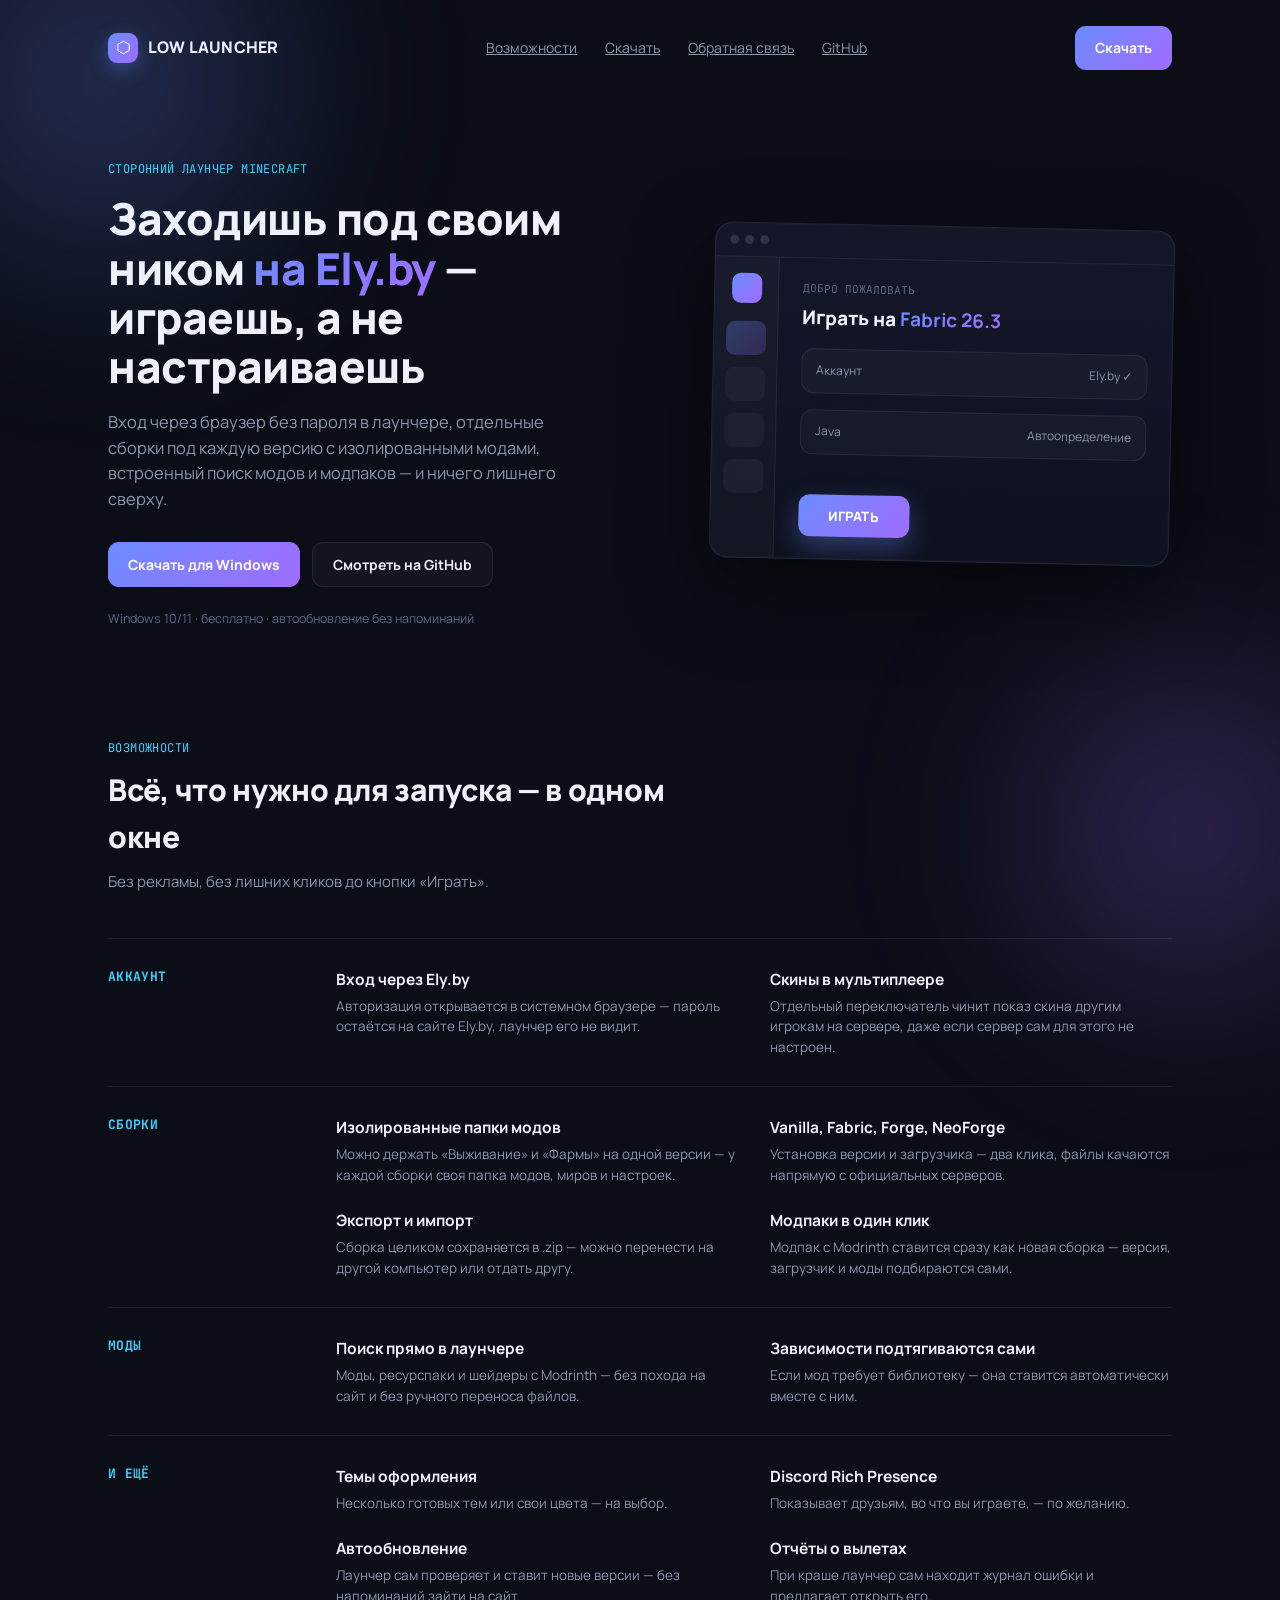
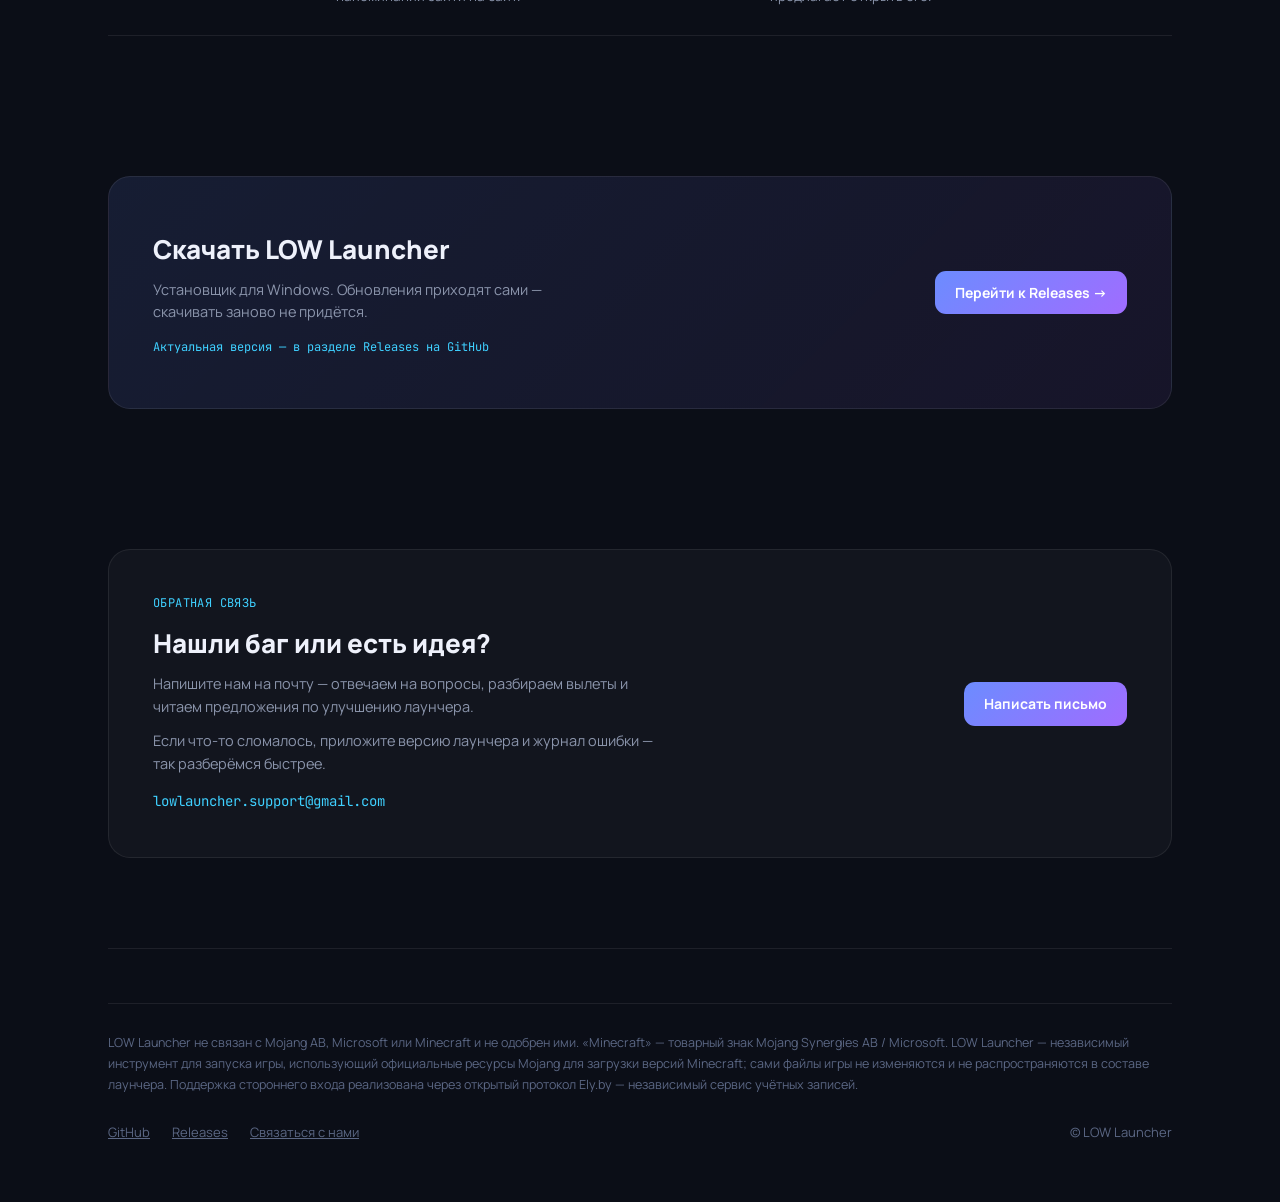
==== index.html @ 7cd14d76 "Add files via upload" ====
<!DOCTYPE html>
<html lang="ru">
<head>
<meta charset="UTF-8" />
<meta name="viewport" content="width=device-width, initial-scale=1" />
<title>LOW Launcher — лаунчер Minecraft с Ely.by, менеджером модов и темами</title>
<meta name="description" content="LOW Launcher — сторонний лаунчер Minecraft: вход через Ely.by, изолированные сборки, менеджер модов Modrinth, автообновление, Discord Rich Presence." />
<link rel="icon" href="data:,">
<link rel="preconnect" href="https://fonts.googleapis.com">
<link rel="preconnect" href="https://fonts.gstatic.com" crossorigin>
<link href="https://fonts.googleapis.com/css2?family=Manrope:wght@400;500;600;700;800&family=JetBrains+Mono:wght@500&display=swap" rel="stylesheet">
<style>
  :root{
    --bg:#0b0e17; --bg-2:#0e1220;
    --panel:rgba(255,255,255,0.03); --panel-border:rgba(255,255,255,0.08);
    --text:#eef1fb; --dim:#8b95ac; --dim-2:#5b6784;
    --a1:#6c8cff; --a2:#a06cff; --a3:#3fd0ff;
    --mono:'JetBrains Mono', monospace;
  }
  *{box-sizing:border-box; margin:0; padding:0;}
  html{scroll-behavior:smooth;}
  body{
    background:var(--bg); color:var(--text);
    font-family:'Manrope', system-ui, sans-serif;
    line-height:1.55; -webkit-font-smoothing:antialiased;
    overflow-x:hidden;
  }
  a{color:inherit;}
  img{max-width:100%;}

  .bg-orb{position:fixed; border-radius:50%; filter:blur(90px); pointer-events:none; z-index:0; opacity:.35;}
  .orb-1{width:520px; height:520px; top:-180px; left:-160px; background:radial-gradient(circle, var(--a1), transparent 70%);}
  .orb-2{width:460px; height:460px; bottom:-160px; right:-140px; background:radial-gradient(circle, var(--a2), transparent 70%);}

  .wrap{max-width:1120px; margin:0 auto; padding:0 28px; position:relative; z-index:1;}

  /* ---- Nav ---- */
  nav{display:flex; align-items:center; justify-content:space-between; padding:26px 0;}
  .brand{display:flex; align-items:center; gap:10px; font-weight:800; font-size:16px; letter-spacing:.2px;}
  .brand-mark{
    width:30px; height:30px; border-radius:9px; flex-shrink:0;
    background:linear-gradient(135deg, var(--a1), var(--a2));
    display:flex; align-items:center; justify-content:center;
    box-shadow:0 6px 18px rgba(108,140,255,.35);
  }
  .brand-mark svg{width:15px; height:15px;}
  nav .links{display:flex; gap:28px; font-size:14px; color:var(--dim);}
  nav .links a:hover{color:var(--text);}
  .btn{
    display:inline-flex; align-items:center; gap:8px;
    padding:11px 20px; border-radius:11px; font-size:14px; font-weight:700;
    border:1px solid var(--panel-border); cursor:pointer; text-decoration:none;
  }
  .btn-primary{background:linear-gradient(135deg, var(--a1), var(--a2)); color:#fff; border:none;}
  .btn-primary:hover{filter:brightness(1.08);}
  .btn-ghost{background:var(--panel); color:var(--text);}
  .btn-ghost:hover{border-color:rgba(255,255,255,0.22);}

  /* ---- Hero ---- */
  header.hero{padding:64px 0 40px; display:grid; grid-template-columns:1fr 460px; gap:56px; align-items:center;}
  .eyebrow{font-family:var(--mono); font-size:12px; color:var(--a3); letter-spacing:.4px;}
  h1{font-size:44px; font-weight:800; line-height:1.12; margin:16px 0 18px; letter-spacing:-.5px;}
  h1 span{background:linear-gradient(135deg, var(--a1), var(--a2)); -webkit-background-clip:text; background-clip:text; color:transparent;}
  .hero p.lead{font-size:16.5px; color:var(--dim); max-width:480px; margin-bottom:30px;}
  .hero-ctas{display:flex; gap:12px; flex-wrap:wrap; margin-bottom:22px;}
  .hero-note{font-size:12.5px; color:var(--dim-2);}

  /* ---- Mockup of the actual app UI ---- */
  .mock{
    background:linear-gradient(180deg, #131728, #0e1220);
    border:1px solid var(--panel-border); border-radius:18px;
    box-shadow:0 30px 80px rgba(0,0,0,.5), 0 0 0 1px rgba(255,255,255,.02) inset;
    overflow:hidden; transform:rotate(1.2deg);
  }
  .mock-bar{display:flex; gap:6px; padding:12px 14px; border-bottom:1px solid var(--panel-border);}
  .mock-dot{width:9px; height:9px; border-radius:50%; background:rgba(255,255,255,.12);}
  .mock-body{display:flex; height:300px;}
  .mock-side{width:64px; background:rgba(255,255,255,.02); border-right:1px solid var(--panel-border); display:flex; flex-direction:column; align-items:center; padding:16px 0; gap:12px;}
  .mock-logo{width:30px; height:30px; border-radius:9px; background:linear-gradient(135deg, var(--a1), var(--a2)); margin-bottom:6px;}
  .mock-nav{width:40px; height:34px; border-radius:9px; background:rgba(255,255,255,.04);}
  .mock-nav.active{background:linear-gradient(135deg, rgba(108,140,255,.3), rgba(160,108,255,.2));}
  .mock-main{flex:1; padding:22px 24px; display:flex; flex-direction:column; justify-content:space-between;}
  .mock-title{font-size:11px; color:var(--dim-2); font-family:var(--mono);}
  .mock-h{font-size:19px; font-weight:800; margin-top:6px;}
  .mock-h b{background:linear-gradient(135deg, var(--a1), var(--a2)); -webkit-background-clip:text; background-clip:text; color:transparent;}
  .mock-card{background:rgba(255,255,255,.03); border:1px solid var(--panel-border); border-radius:12px; padding:12px 14px; margin-top:16px; font-size:12px; color:var(--dim); display:flex; justify-content:space-between;}
  .mock-play{
    align-self:flex-start; margin-top:18px; padding:11px 30px; border-radius:11px; font-weight:800; font-size:13px;
    background:linear-gradient(135deg, var(--a1), var(--a2)); color:#fff; letter-spacing:.5px;
    box-shadow:0 10px 26px rgba(108,140,255,.35);
  }

  /* ---- Features ---- */
  .section{padding:70px 0;}
  .section-head{max-width:560px; margin-bottom:44px;}
  .section-head .eyebrow{margin-bottom:10px;}
  .section-head h2{font-size:30px; font-weight:800; letter-spacing:-.3px;}
  .section-head p{color:var(--dim); margin-top:10px; font-size:15px;}

  .feat-group{display:grid; grid-template-columns:200px 1fr; gap:28px; padding:28px 0; border-top:1px solid var(--panel-border);}
  .feat-group:last-child{border-bottom:1px solid var(--panel-border);}
  .feat-cat{font-size:13px; font-weight:700; color:var(--a3); font-family:var(--mono); letter-spacing:.3px;}
  .feat-list{display:grid; grid-template-columns:1fr 1fr; gap:22px 32px;}
  .feat-item h3{font-size:15.5px; font-weight:700; margin-bottom:5px;}
  .feat-item p{font-size:13.5px; color:var(--dim);}

  /* ---- Download ---- */
  .dl{
    border-radius:22px; padding:52px 44px;
    background:linear-gradient(135deg, rgba(108,140,255,.12), rgba(160,108,255,.08));
    border:1px solid rgba(255,255,255,.08);
    display:flex; align-items:center; justify-content:space-between; gap:32px; flex-wrap:wrap;
  }
  .dl h2{font-size:26px; font-weight:800; margin-bottom:10px;}
  .dl p{color:var(--dim); font-size:14.5px; max-width:420px;}
  .dl-version{font-family:var(--mono); font-size:12px; color:var(--a3); margin-top:14px; display:block;}


  /* ---- Feedback ---- */
  .fb{
    border-radius:22px; padding:44px;
    background:var(--panel); border:1px solid var(--panel-border);
    display:grid; grid-template-columns:1fr auto; gap:32px; align-items:center;
  }
  .fb h2{font-size:26px; font-weight:800; margin-bottom:10px;}
  .fb p{color:var(--dim); font-size:14.5px; max-width:520px;}
  .fb-hint{font-size:13px; margin-top:12px;}
  .fb-mail{font-family:var(--mono); font-size:14px; color:var(--a3); margin-top:16px; display:block; text-decoration:none; word-break:break-all;}
  .fb-mail:hover{text-decoration:underline;}

  /* ---- Disclaimer ---- */
  .disclaimer{
    font-size:12.5px; color:var(--dim-2); line-height:1.7;
    border-top:1px solid var(--panel-border); padding-top:28px; margin-top:10px;
  }

  footer{padding:44px 0 60px; border-top:1px solid var(--panel-border); margin-top:20px;}
  .footer-row{display:flex; justify-content:space-between; align-items:center; flex-wrap:wrap; gap:16px; font-size:13px; color:var(--dim-2);}
  .footer-links{display:flex; gap:22px;}
  .footer-links a:hover{color:var(--text);}

  @media (max-width:880px){
    header.hero{grid-template-columns:1fr; padding-top:36px;}
    .mock{transform:none; order:-1;}
    h1{font-size:32px;}
    nav .links{display:none;}
    .feat-group{grid-template-columns:1fr; gap:12px;}
    .feat-list{grid-template-columns:1fr;}
    .dl{padding:36px 26px;}
    .fb{grid-template-columns:1fr; padding:36px 26px;}
  }
</style>
</head>
<body>

<div class="bg-orb orb-1"></div>
<div class="bg-orb orb-2"></div>

<div class="wrap">
  <nav>
    <div class="brand">
      <span class="brand-mark"><svg viewBox="0 0 24 24" fill="none"><path d="M12 2l9 5v10l-9 5-9-5V7l9-5z" stroke="#fff" stroke-width="1.6" stroke-linejoin="round"/></svg></span>
      LOW LAUNCHER
    </div>
    <div class="links">
      <a href="#features">Возможности</a>
      <a href="#download">Скачать</a>
      <a href="#feedback">Обратная связь</a>
      <a href="https://github.com/Groyz-soft/low-launcher" target="_blank" rel="noopener">GitHub</a>
    </div>
    <a class="btn btn-primary" href="#download">Скачать</a>
  </nav>

  <header class="hero">
    <div>
      <div class="eyebrow">СТОРОННИЙ ЛАУНЧЕР MINECRAFT</div>
      <h1>Заходишь под своим ником <span>на Ely.by</span> — играешь, а не настраиваешь</h1>
      <p class="lead">
        Вход через браузер без пароля в лаунчере, отдельные сборки под каждую версию с изолированными модами,
        встроенный поиск модов и модпаков — и ничего лишнего сверху.
      </p>
      <div class="hero-ctas">
        <a class="btn btn-primary" href="#download">Скачать для Windows</a>
        <a class="btn btn-ghost" href="https://github.com/Groyz-soft/low-launcher" target="_blank" rel="noopener">Смотреть на GitHub</a>
      </div>
      <div class="hero-note">Windows 10/11 · бесплатно · автообновление без напоминаний</div>
    </div>

    <div class="mock" aria-hidden="true">
      <div class="mock-bar"><span class="mock-dot"></span><span class="mock-dot"></span><span class="mock-dot"></span></div>
      <div class="mock-body">
        <div class="mock-side">
          <div class="mock-logo"></div>
          <div class="mock-nav active"></div>
          <div class="mock-nav"></div>
          <div class="mock-nav"></div>
          <div class="mock-nav"></div>
        </div>
        <div class="mock-main">
          <div>
            <div class="mock-title">ДОБРО ПОЖАЛОВАТЬ</div>
            <div class="mock-h">Играть на <b>Fabric 26.3</b></div>
            <div class="mock-card"><span>Аккаунт</span><span>Ely.by ✓</span></div>
            <div class="mock-card"><span>Java</span><span>Автоопределение</span></div>
          </div>
          <div class="mock-play">ИГРАТЬ</div>
        </div>
      </div>
    </div>
  </header>

  <section class="section" id="features">
    <div class="section-head">
      <div class="eyebrow">ВОЗМОЖНОСТИ</div>
      <h2>Всё, что нужно для запуска — в одном окне</h2>
      <p>Без рекламы, без лишних кликов до кнопки «Играть».</p>
    </div>

    <div class="feat-group">
      <div class="feat-cat">АККАУНТ</div>
      <div class="feat-list">
        <div class="feat-item">
          <h3>Вход через Ely.by</h3>
          <p>Авторизация открывается в системном браузере — пароль остаётся на сайте Ely.by, лаунчер его не видит.</p>
        </div>
        <div class="feat-item">
          <h3>Скины в мультиплеере</h3>
          <p>Отдельный переключатель чинит показ скина другим игрокам на сервере, даже если сервер сам для этого не настроен.</p>
        </div>
      </div>
    </div>

    <div class="feat-group">
      <div class="feat-cat">СБОРКИ</div>
      <div class="feat-list">
        <div class="feat-item">
          <h3>Изолированные папки модов</h3>
          <p>Можно держать «Выживание» и «Фармы» на одной версии — у каждой сборки своя папка модов, миров и настроек.</p>
        </div>
        <div class="feat-item">
          <h3>Vanilla, Fabric, Forge, NeoForge</h3>
          <p>Установка версии и загрузчика — два клика, файлы качаются напрямую с официальных серверов.</p>
        </div>
        <div class="feat-item">
          <h3>Экспорт и импорт</h3>
          <p>Сборка целиком сохраняется в .zip — можно перенести на другой компьютер или отдать другу.</p>
        </div>
        <div class="feat-item">
          <h3>Модпаки в один клик</h3>
          <p>Модпак с Modrinth ставится сразу как новая сборка — версия, загрузчик и моды подбираются сами.</p>
        </div>
      </div>
    </div>

    <div class="feat-group">
      <div class="feat-cat">МОДЫ</div>
      <div class="feat-list">
        <div class="feat-item">
          <h3>Поиск прямо в лаунчере</h3>
          <p>Моды, ресурспаки и шейдеры с Modrinth — без похода на сайт и без ручного переноса файлов.</p>
        </div>
        <div class="feat-item">
          <h3>Зависимости подтягиваются сами</h3>
          <p>Если мод требует библиотеку — она ставится автоматически вместе с ним.</p>
        </div>
      </div>
    </div>

    <div class="feat-group">
      <div class="feat-cat">И ЕЩЁ</div>
      <div class="feat-list">
        <div class="feat-item">
          <h3>Темы оформления</h3>
          <p>Несколько готовых тем или свои цвета — на выбор.</p>
        </div>
        <div class="feat-item">
          <h3>Discord Rich Presence</h3>
          <p>Показывает друзьям, во что вы играете, — по желанию.</p>
        </div>
        <div class="feat-item">
          <h3>Автообновление</h3>
          <p>Лаунчер сам проверяет и ставит новые версии — без напоминаний зайти на сайт.</p>
        </div>
        <div class="feat-item">
          <h3>Отчёты о вылетах</h3>
          <p>При краше лаунчер сам находит журнал ошибки и предлагает открыть его.</p>
        </div>
      </div>
    </div>
  </section>

  <section class="section" id="download">
    <div class="dl">
      <div>
        <h2>Скачать LOW Launcher</h2>
        <p>Установщик для Windows. Обновления приходят сами — скачивать заново не придётся.</p>
        <span class="dl-version">Актуальная версия — в разделе Releases на GitHub</span>
      </div>
      <a class="btn btn-primary" href="https://github.com/Groyz-soft/low-launcher/releases/latest" target="_blank" rel="noopener">Перейти к Releases →</a>
    </div>
  </section>

  <section class="section" id="feedback">
    <div class="fb">
      <div>
        <div class="eyebrow" style="margin-bottom:10px">ОБРАТНАЯ СВЯЗЬ</div>
        <h2>Нашли баг или есть идея?</h2>
        <p>Напишите нам на почту — отвечаем на вопросы, разбираем вылеты и читаем предложения по улучшению лаунчера.</p>
        <p class="fb-hint">Если что-то сломалось, приложите версию лаунчера и журнал ошибки — так разберёмся быстрее.</p>
        <a class="fb-mail" href="mailto:lowlauncher.support@gmail.com">lowlauncher.support@gmail.com</a>
      </div>
      <a class="btn btn-primary" href="mailto:lowlauncher.support@gmail.com?subject=LOW%20Launcher%20%E2%80%94%20%D0%BE%D0%B1%D1%80%D0%B0%D1%82%D0%BD%D0%B0%D1%8F%20%D1%81%D0%B2%D1%8F%D0%B7%D1%8C">Написать письмо</a>
    </div>
  </section>

  <footer>
    <p class="disclaimer">
      LOW Launcher не связан с Mojang AB, Microsoft или Minecraft и не одобрен ими. «Minecraft» — товарный знак Mojang Synergies AB / Microsoft.
      LOW Launcher — независимый инструмент для запуска игры, использующий официальные ресурсы Mojang для загрузки версий Minecraft; сами файлы игры не изменяются и не распространяются в составе лаунчера.
      Поддержка стороннего входа реализована через открытый протокол Ely.by — независимый сервис учётных записей.
    </p>
    <div class="footer-row" style="margin-top:26px">
      <div class="footer-links">
        <a href="https://github.com/Groyz-soft/low-launcher" target="_blank" rel="noopener">GitHub</a>
        <a href="https://github.com/Groyz-soft/low-launcher/releases/latest" target="_blank" rel="noopener">Releases</a>
        <a href="mailto:lowlauncher.support@gmail.com">Связаться с нами</a>
      </div>
      <div>© LOW Launcher</div>
    </div>
  </footer>
</div>

</body>
</html>
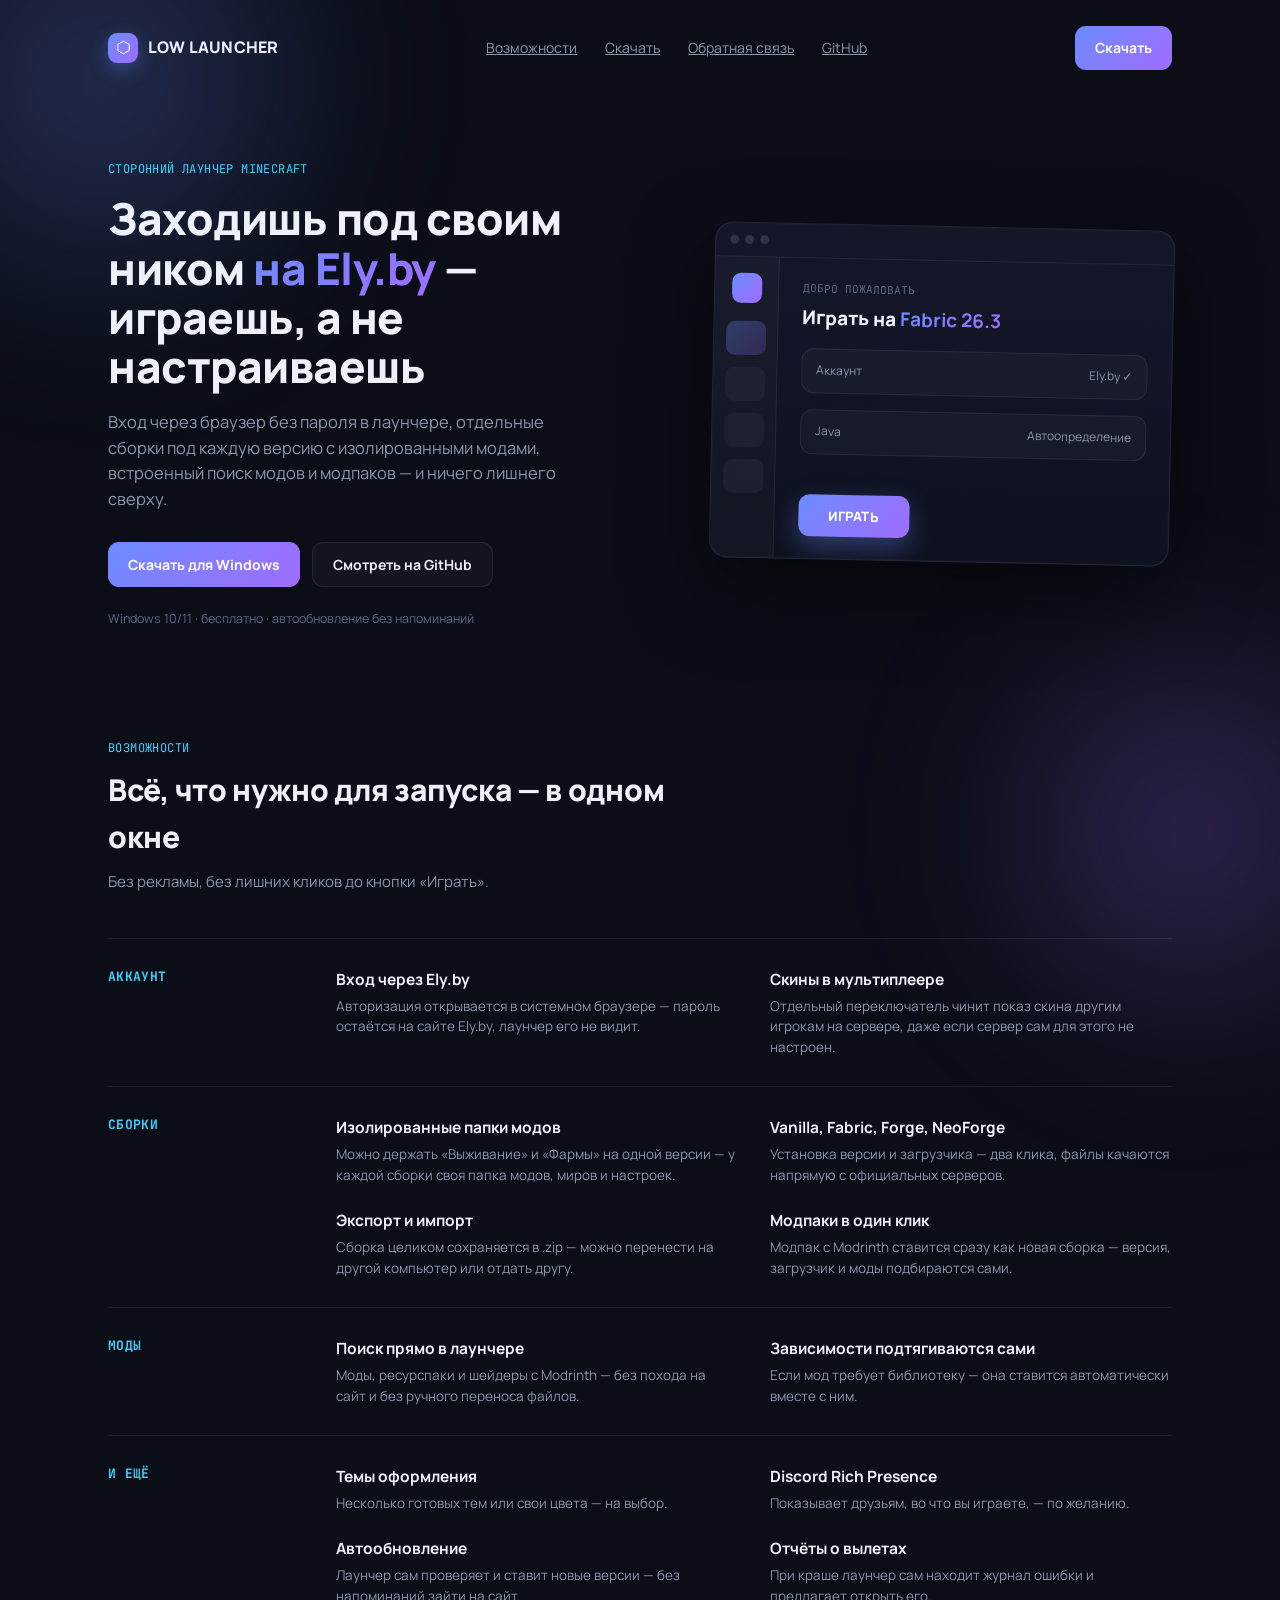
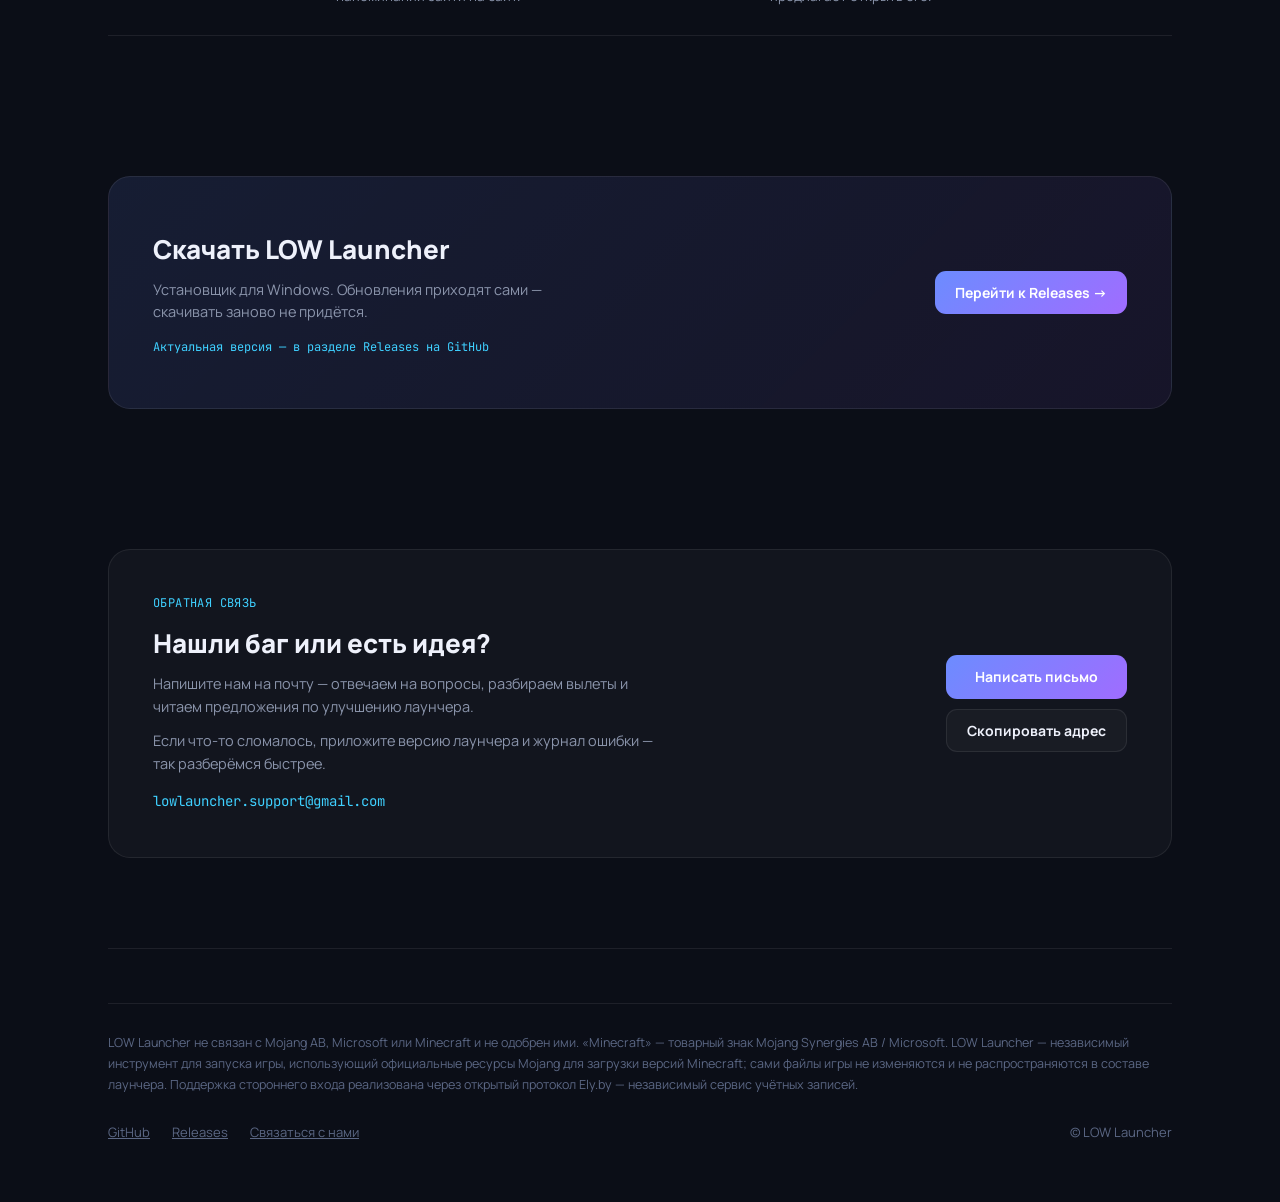
==== commit 2dda0b2d: "Add files via upload" ====
--- a/index.html
+++ b/index.html
@@ -127,6 +127,8 @@
   .fb-hint{font-size:13px; margin-top:12px;}
   .fb-mail{font-family:var(--mono); font-size:14px; color:var(--a3); margin-top:16px; display:block; text-decoration:none; word-break:break-all;}
   .fb-mail:hover{text-decoration:underline;}
+  .fb-actions{display:flex; flex-direction:column; gap:10px;}
+  .fb-actions .btn{justify-content:center; font-family:inherit;}
 
   /* ---- Disclaimer ---- */
   .disclaimer{
@@ -309,7 +311,10 @@
         <p class="fb-hint">Если что-то сломалось, приложите версию лаунчера и журнал ошибки — так разберёмся быстрее.</p>
         <a class="fb-mail" href="mailto:lowlauncher.support@gmail.com">lowlauncher.support@gmail.com</a>
       </div>
-      <a class="btn btn-primary" href="mailto:lowlauncher.support@gmail.com?subject=LOW%20Launcher%20%E2%80%94%20%D0%BE%D0%B1%D1%80%D0%B0%D1%82%D0%BD%D0%B0%D1%8F%20%D1%81%D0%B2%D1%8F%D0%B7%D1%8C">Написать письмо</a>
+      <div class="fb-actions">
+        <a class="btn btn-primary" href="https://mail.google.com/mail/?view=cm&fs=1&to=lowlauncher.support@gmail.com&su=LOW%20Launcher%20%E2%80%94%20%D0%BE%D0%B1%D1%80%D0%B0%D1%82%D0%BD%D0%B0%D1%8F%20%D1%81%D0%B2%D1%8F%D0%B7%D1%8C" target="_blank" rel="noopener">Написать письмо</a>
+        <button class="btn btn-ghost" type="button" id="copyMail">Скопировать адрес</button>
+      </div>
     </div>
   </section>
 
@@ -330,5 +335,22 @@
   </footer>
 </div>
 
+<script>
+  (function(){
+    var btn=document.getElementById('copyMail'), email='lowlauncher.support@gmail.com';
+    btn.addEventListener('click',function(){
+      function done(){ btn.textContent='Скопировано ✓'; setTimeout(function(){btn.textContent='Скопировать адрес';},2000); }
+      if(navigator.clipboard&&navigator.clipboard.writeText){
+        navigator.clipboard.writeText(email).then(done,fallback);
+      } else fallback();
+      function fallback(){
+        var t=document.createElement('textarea'); t.value=email; t.style.position='fixed'; t.style.opacity='0';
+        document.body.appendChild(t); t.select();
+        try{document.execCommand('copy'); done();}catch(e){}
+        document.body.removeChild(t);
+      }
+    });
+  })();
+</script>
 </body>
 </html>
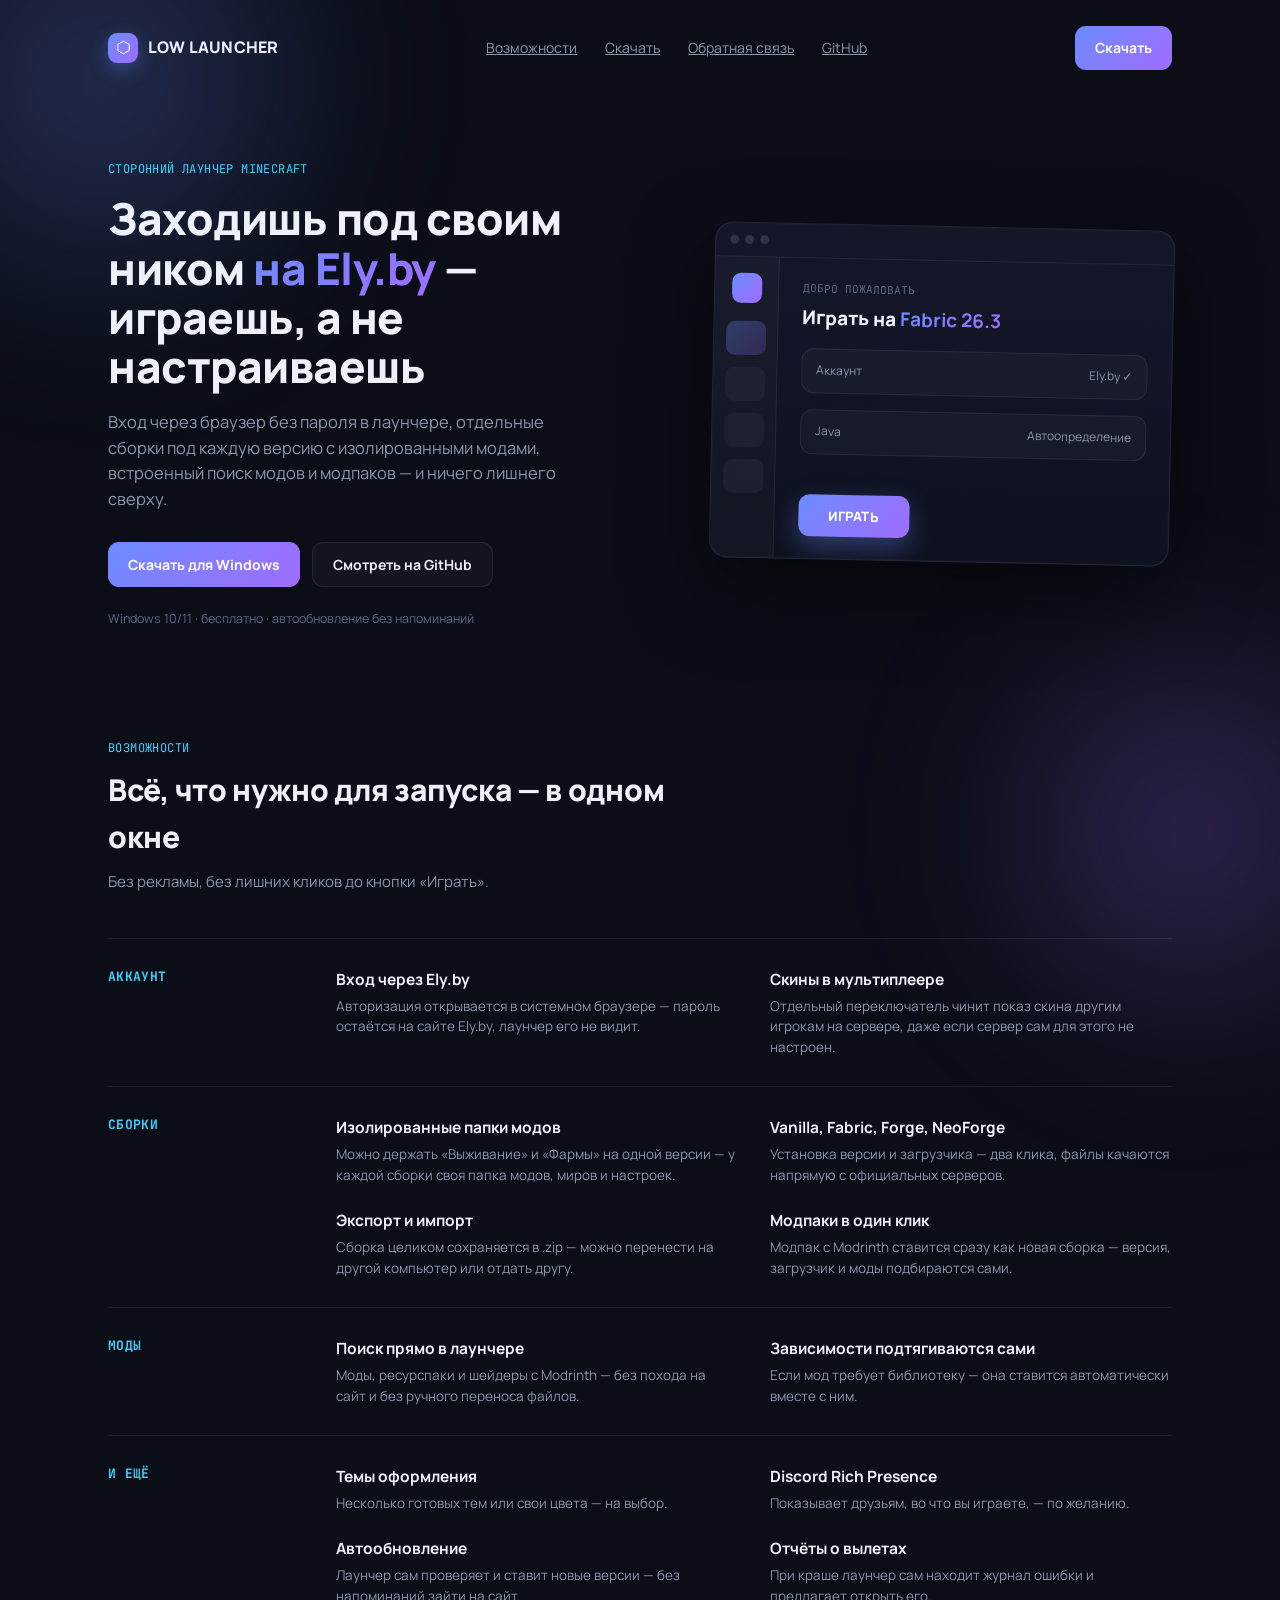
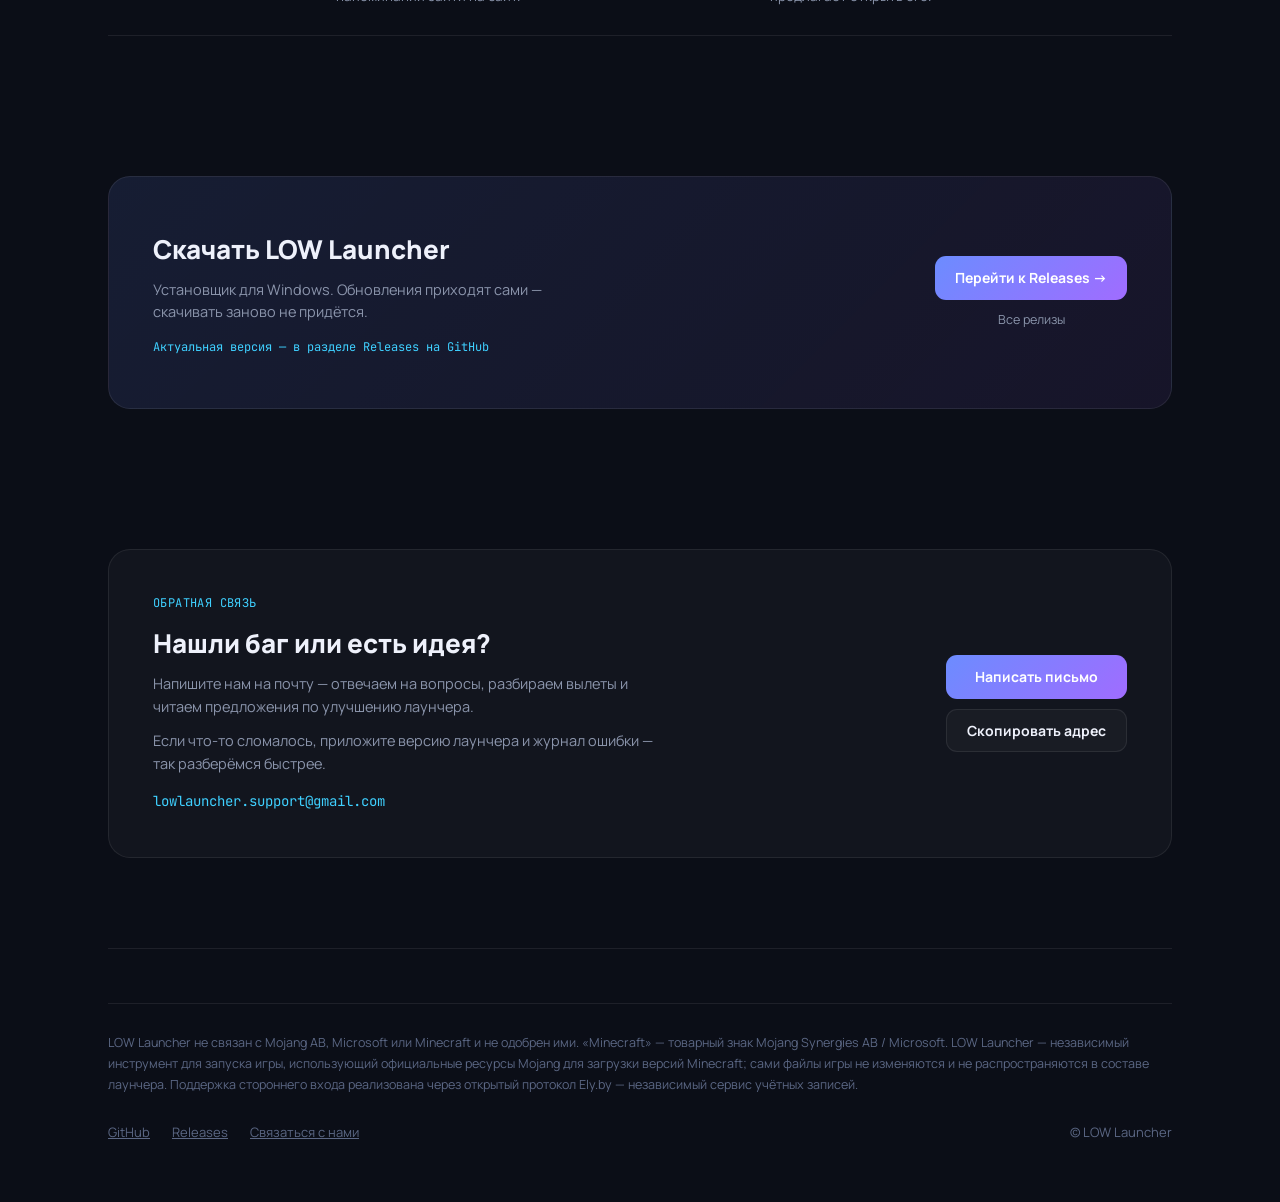
==== commit 03d3bfe4: "Add files via upload" ====
--- a/index.html
+++ b/index.html
@@ -116,6 +116,10 @@
   .dl-version{font-family:var(--mono); font-size:12px; color:var(--a3); margin-top:14px; display:block;}
 
 
+  .dl-actions{display:flex; flex-direction:column; align-items:center; gap:10px;}
+  .dl-all{font-size:12.5px; color:var(--dim); text-decoration:none;}
+  .dl-all:hover{color:var(--text); text-decoration:underline;}
+
   /* ---- Feedback ---- */
   .fb{
     border-radius:22px; padding:44px;
@@ -296,9 +300,12 @@
       <div>
         <h2>Скачать LOW Launcher</h2>
         <p>Установщик для Windows. Обновления приходят сами — скачивать заново не придётся.</p>
-        <span class="dl-version">Актуальная версия — в разделе Releases на GitHub</span>
-      </div>
-      <a class="btn btn-primary" href="https://github.com/Groyz-soft/low-launcher/releases/latest" target="_blank" rel="noopener">Перейти к Releases →</a>
+        <span class="dl-version" id="dlVersion">Актуальная версия — в разделе Releases на GitHub</span>
+      </div>
+      <div class="dl-actions">
+        <a class="btn btn-primary" id="dlBtn" href="https://github.com/Groyz-soft/low-launcher/releases/latest" target="_blank" rel="noopener">Перейти к Releases →</a>
+        <a class="dl-all" href="https://github.com/Groyz-soft/low-launcher/releases" target="_blank" rel="noopener">Все релизы</a>
+      </div>
     </div>
   </section>
 
@@ -352,5 +359,38 @@
     });
   })();
 </script>
+<script>
+  // Прямая ссылка на .exe из последнего релиза GitHub
+  (function(){
+    var REPO='Groyz-soft/low-launcher';
+    var btn=document.getElementById('dlBtn'), ver=document.getElementById('dlVersion');
+    var KEY='low_latest_release', TTL=10*60*1000;
+
+    function apply(rel){
+      var assets=(rel.assets||[]).filter(function(a){return /\.exe$/i.test(a.name);});
+      if(!assets.length) return;
+      var pick=assets.filter(function(a){return /setup|install/i.test(a.name);})[0]||assets[0];
+      btn.href=pick.browser_download_url;
+      btn.removeAttribute('target'); btn.removeAttribute('rel');
+      btn.textContent='Скачать для Windows ↓';
+      var mb=pick.size?(pick.size/1048576).toFixed(0)+' МБ':'';
+      var date=rel.published_at?new Date(rel.published_at).toLocaleDateString('ru-RU'):'';
+      ver.textContent=[rel.tag_name, date, mb].filter(Boolean).join(' · ');
+    }
+
+    try{
+      var c=JSON.parse(sessionStorage.getItem(KEY)||'null');
+      if(c&&Date.now()-c.t<TTL){ apply(c.d); return; }
+    }catch(e){}
+
+    fetch('https://api.github.com/repos/'+REPO+'/releases/latest',{headers:{'Accept':'application/vnd.github+json'}})
+      .then(function(r){ if(!r.ok) throw 0; return r.json(); })
+      .then(function(rel){
+        apply(rel);
+        try{ sessionStorage.setItem(KEY,JSON.stringify({t:Date.now(),d:{tag_name:rel.tag_name,published_at:rel.published_at,assets:(rel.assets||[]).map(function(a){return{name:a.name,size:a.size,browser_download_url:a.browser_download_url};})}})); }catch(e){}
+      })
+      .catch(function(){ /* остаётся ссылка на страницу Releases */ });
+  })();
+</script>
 </body>
 </html>
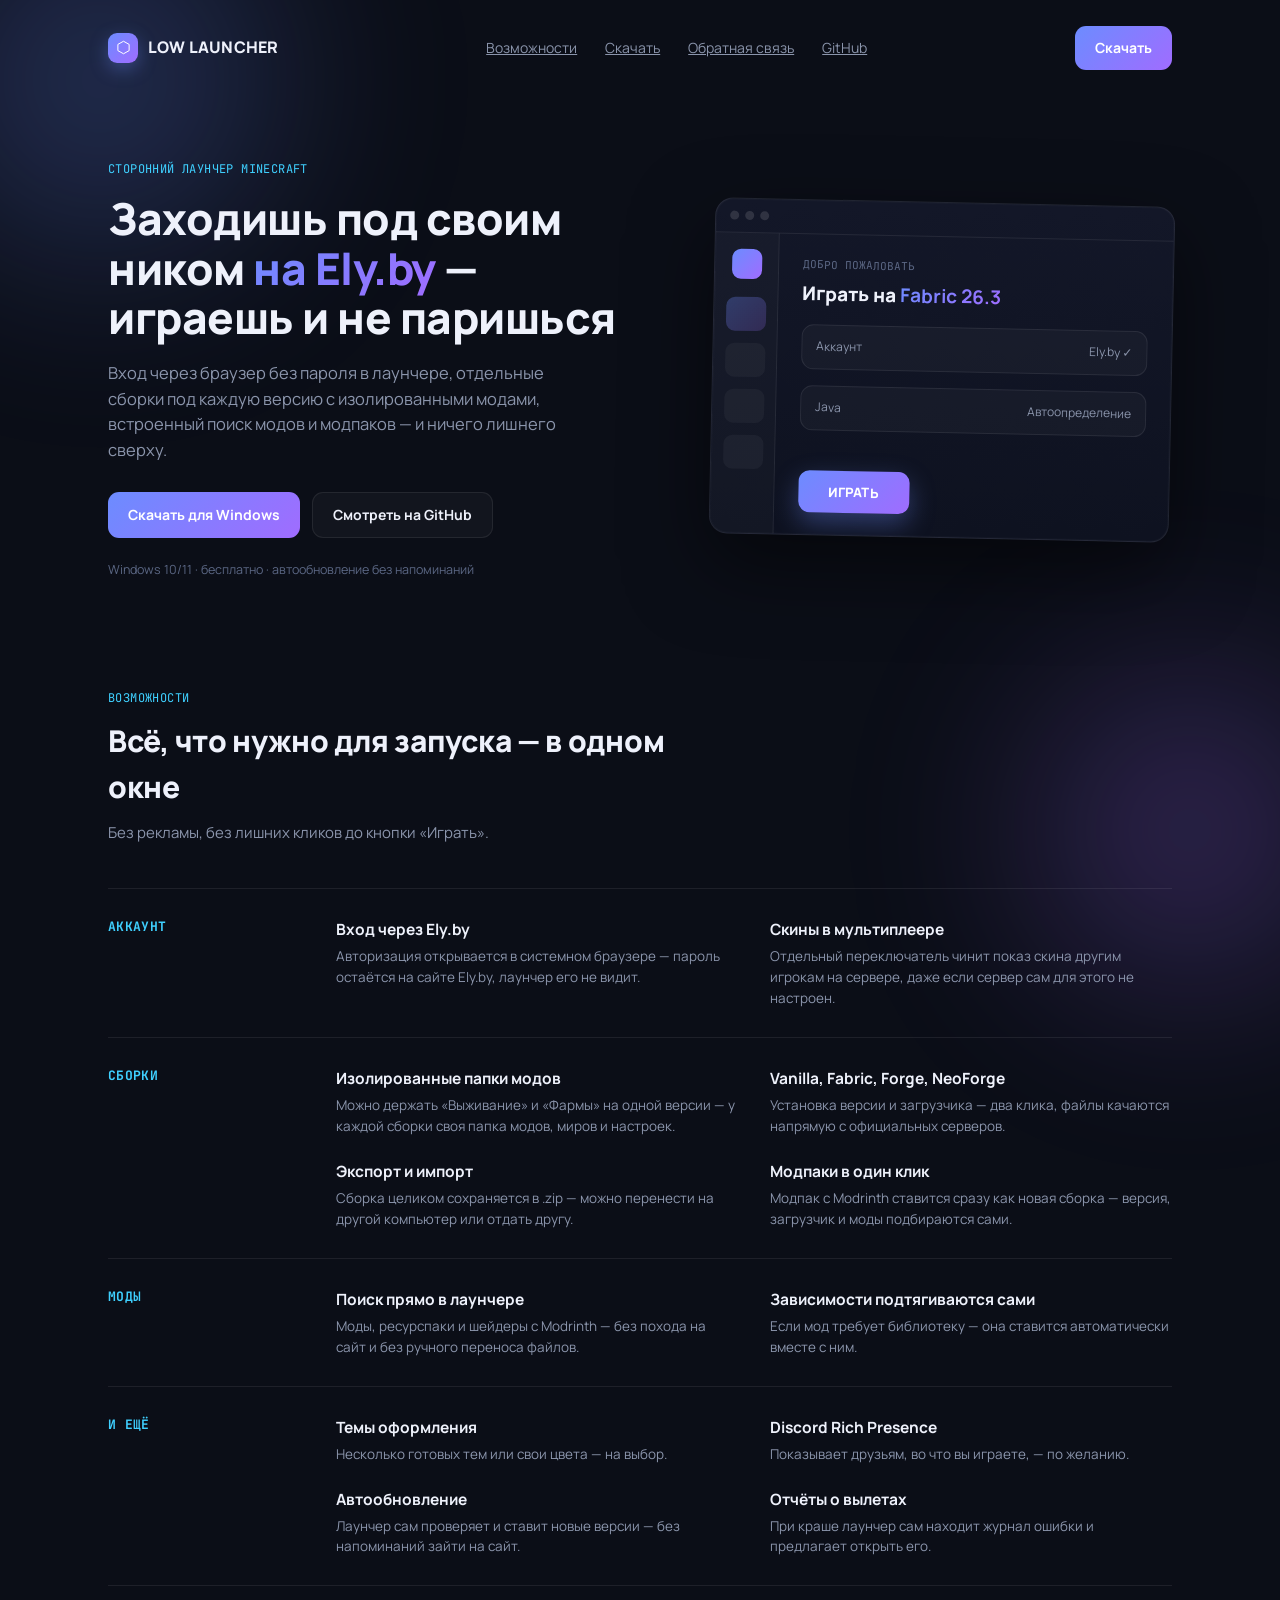
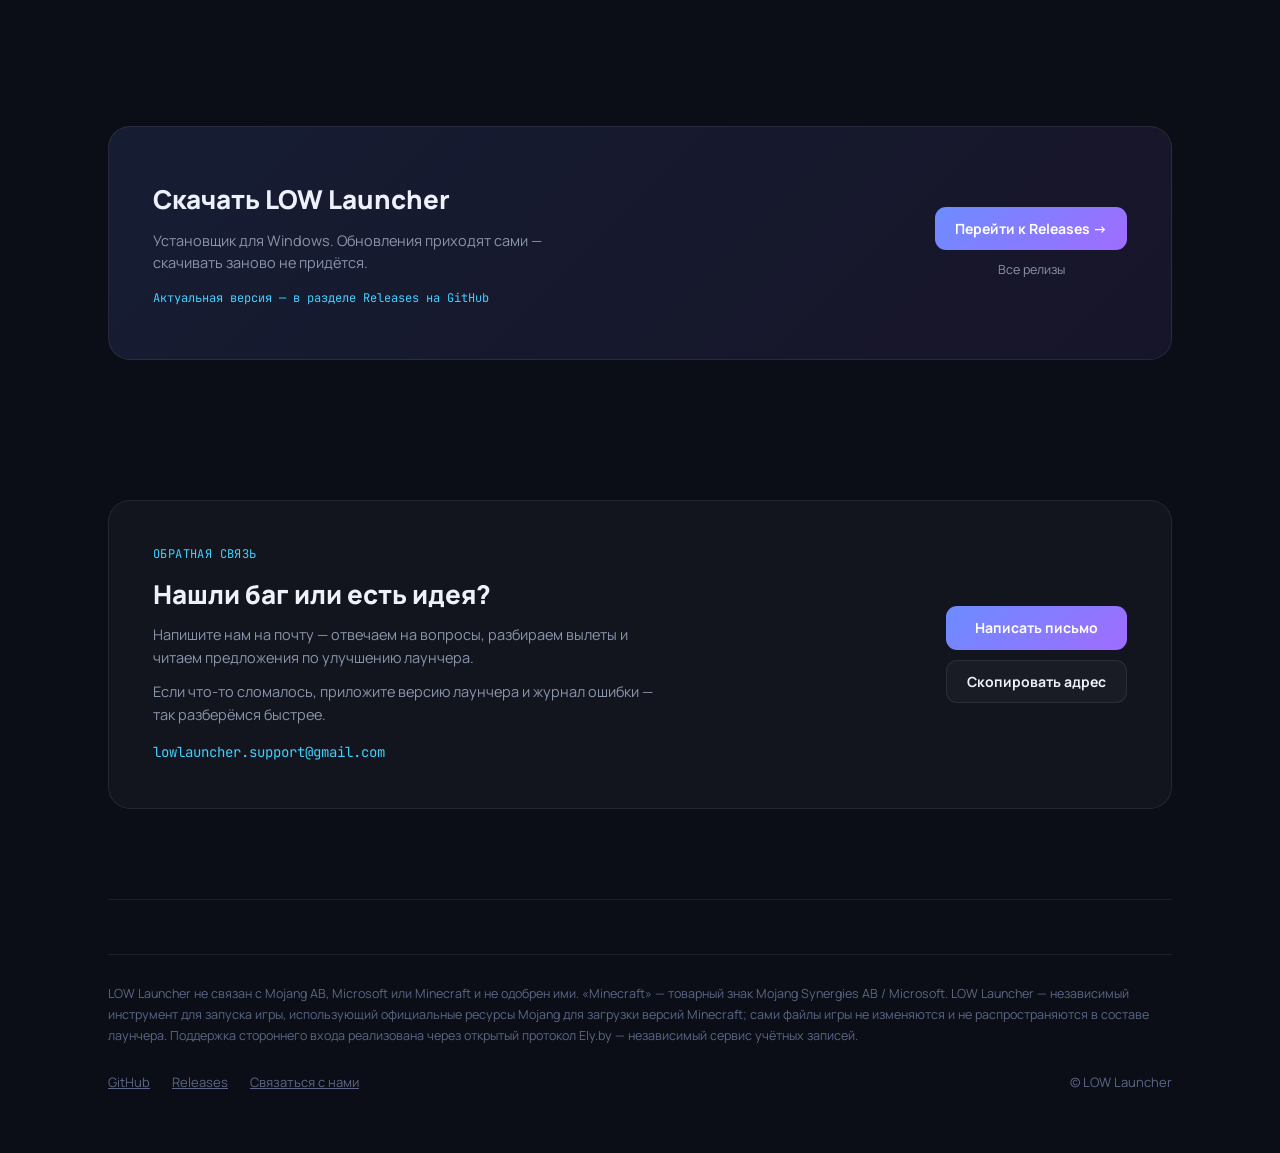
==== commit eceece12: "Add files via upload" ====
--- a/index.html
+++ b/index.html
@@ -180,7 +180,7 @@
   <header class="hero">
     <div>
       <div class="eyebrow">СТОРОННИЙ ЛАУНЧЕР MINECRAFT</div>
-      <h1>Заходишь под своим ником <span>на Ely.by</span> — играешь, а не настраиваешь</h1>
+      <h1>Заходишь под своим ником <span>на Ely.by</span> — играешь и не паришься</h1>
       <p class="lead">
         Вход через браузер без пароля в лаунчере, отдельные сборки под каждую версию с изолированными модами,
         встроенный поиск модов и модпаков — и ничего лишнего сверху.
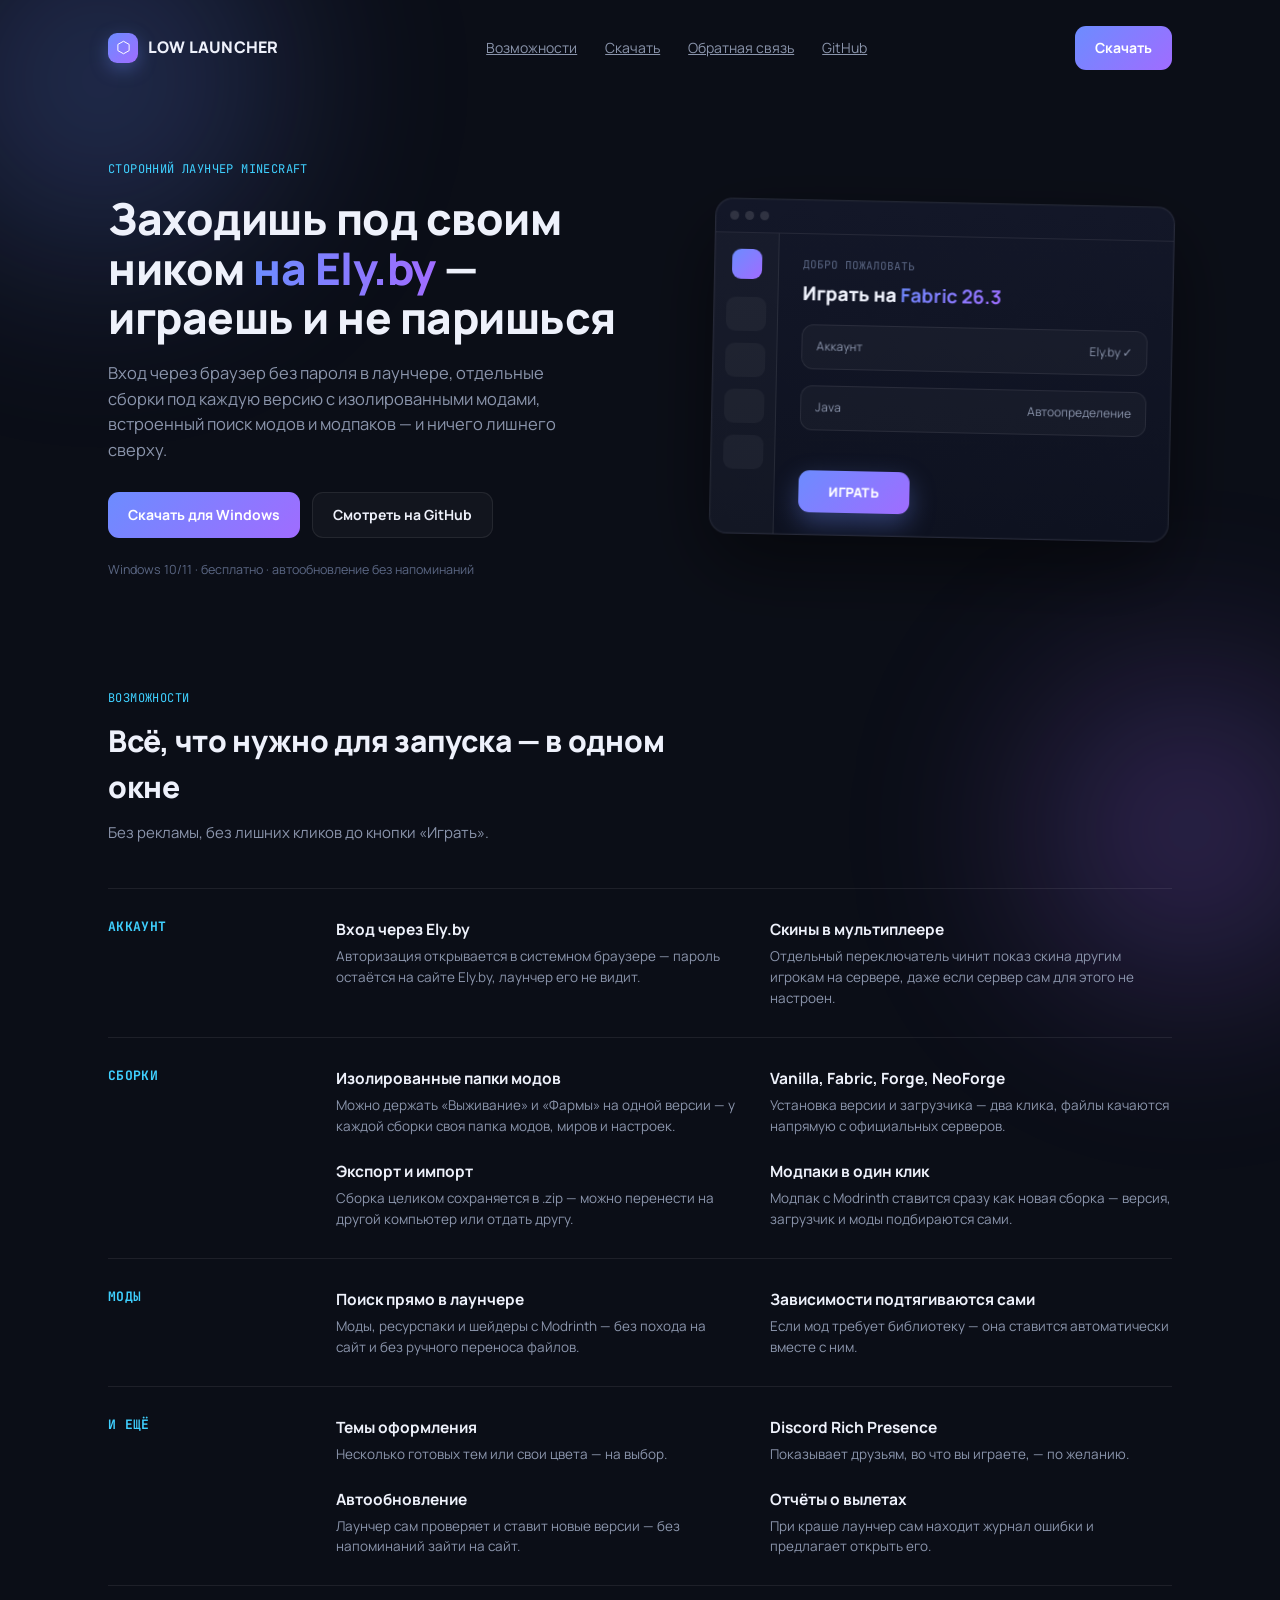
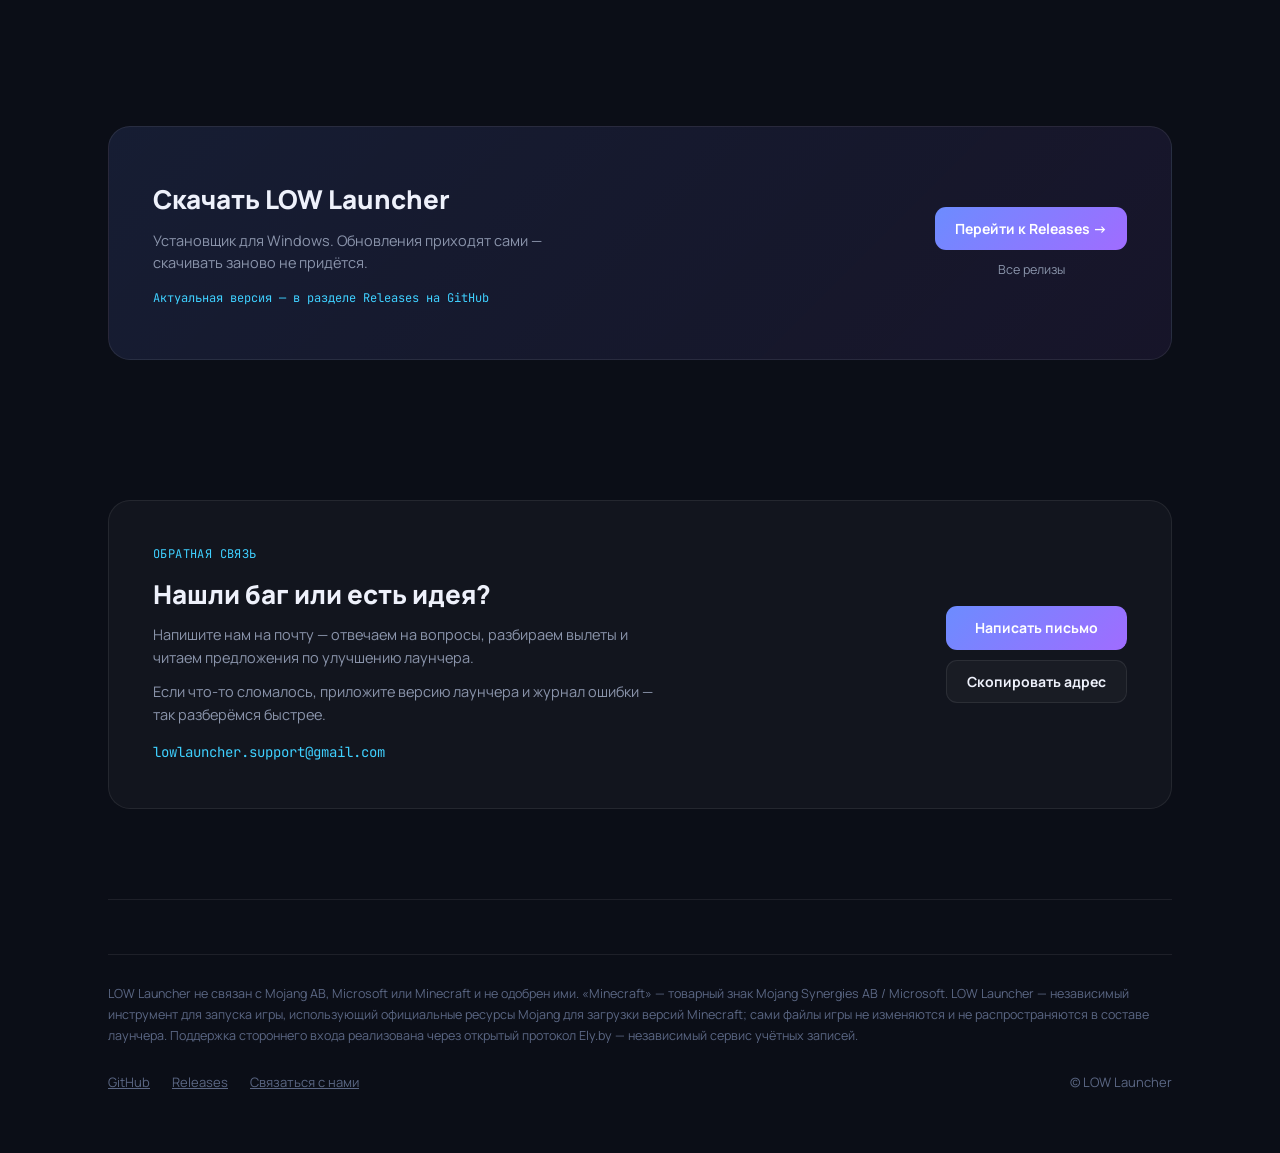
==== commit 641478c9: "Add files via upload" ====
--- a/index.html
+++ b/index.html
@@ -9,6 +9,7 @@
 <link rel="preconnect" href="https://fonts.googleapis.com">
 <link rel="preconnect" href="https://fonts.gstatic.com" crossorigin>
 <link href="https://fonts.googleapis.com/css2?family=Manrope:wght@400;500;600;700;800&family=JetBrains+Mono:wght@500&display=swap" rel="stylesheet">
+<script>document.documentElement.classList.add('js')</script>
 <style>
   :root{
     --bg:#0b0e17; --bg-2:#0e1220;
@@ -29,8 +30,8 @@
   img{max-width:100%;}
 
   .bg-orb{position:fixed; border-radius:50%; filter:blur(90px); pointer-events:none; z-index:0; opacity:.35;}
-  .orb-1{width:520px; height:520px; top:-180px; left:-160px; background:radial-gradient(circle, var(--a1), transparent 70%);}
-  .orb-2{width:460px; height:460px; bottom:-160px; right:-140px; background:radial-gradient(circle, var(--a2), transparent 70%);}
+  .orb-1{animation:drift 20s ease-in-out infinite alternate; width:520px; height:520px; top:-180px; left:-160px; background:radial-gradient(circle, var(--a1), transparent 70%);}
+  .orb-2{animation:drift-rev 24s ease-in-out infinite alternate; width:460px; height:460px; bottom:-160px; right:-140px; background:radial-gradient(circle, var(--a2), transparent 70%);}
 
   .wrap{max-width:1120px; margin:0 auto; padding:0 28px; position:relative; z-index:1;}
 
@@ -45,22 +46,33 @@
   }
   .brand-mark svg{width:15px; height:15px;}
   nav .links{display:flex; gap:28px; font-size:14px; color:var(--dim);}
+  nav .links a{position:relative; transition:color .2s;}
+  nav .links a::after{content:""; position:absolute; left:0; right:0; bottom:-4px; height:1px; background:var(--a1); transform:scaleX(0); transform-origin:left; transition:transform .25s ease;}
   nav .links a:hover{color:var(--text);}
+  nav .links a:hover::after{transform:scaleX(1);}
   .btn{
     display:inline-flex; align-items:center; gap:8px;
     padding:11px 20px; border-radius:11px; font-size:14px; font-weight:700;
     border:1px solid var(--panel-border); cursor:pointer; text-decoration:none;
-  }
+    transition:translate .2s ease, filter .2s ease, border-color .2s ease, box-shadow .2s ease;
+  }
+  .btn:hover{translate:0 -2px;}
+  .btn:active{translate:0 0;}
   .btn-primary{background:linear-gradient(135deg, var(--a1), var(--a2)); color:#fff; border:none;}
-  .btn-primary:hover{filter:brightness(1.08);}
+  .btn-primary:hover{filter:brightness(1.08); box-shadow:0 10px 26px rgba(108,140,255,.35);}
   .btn-ghost{background:var(--panel); color:var(--text);}
   .btn-ghost:hover{border-color:rgba(255,255,255,0.22);}
 
   /* ---- Hero ---- */
   header.hero{padding:64px 0 40px; display:grid; grid-template-columns:1fr 460px; gap:56px; align-items:center;}
+  header.hero > div:first-child > *{animation:rise .8s cubic-bezier(.2,.7,.2,1) both;}
+  header.hero > div:first-child > :nth-child(2){animation-delay:.08s;}
+  header.hero > div:first-child > :nth-child(3){animation-delay:.18s;}
+  header.hero > div:first-child > :nth-child(4){animation-delay:.28s;}
+  header.hero > div:first-child > :nth-child(5){animation-delay:.36s;}
   .eyebrow{font-family:var(--mono); font-size:12px; color:var(--a3); letter-spacing:.4px;}
   h1{font-size:44px; font-weight:800; line-height:1.12; margin:16px 0 18px; letter-spacing:-.5px;}
-  h1 span{background:linear-gradient(135deg, var(--a1), var(--a2)); -webkit-background-clip:text; background-clip:text; color:transparent;}
+  h1 span{background:linear-gradient(90deg, var(--a1), var(--a2), var(--a1)); background-size:200% 100%; -webkit-background-clip:text; background-clip:text; color:transparent; animation:shimmer 9s linear infinite;}
   .hero p.lead{font-size:16.5px; color:var(--dim); max-width:480px; margin-bottom:30px;}
   .hero-ctas{display:flex; gap:12px; flex-wrap:wrap; margin-bottom:22px;}
   .hero-note{font-size:12.5px; color:var(--dim-2);}
@@ -71,14 +83,23 @@
     border:1px solid var(--panel-border); border-radius:18px;
     box-shadow:0 30px 80px rgba(0,0,0,.5), 0 0 0 1px rgba(255,255,255,.02) inset;
     overflow:hidden; transform:rotate(1.2deg);
+    animation:mock-in 1s cubic-bezier(.2,.7,.2,1) .25s both, float 7s ease-in-out 1.3s infinite;
   }
   .mock-bar{display:flex; gap:6px; padding:12px 14px; border-bottom:1px solid var(--panel-border);}
   .mock-dot{width:9px; height:9px; border-radius:50%; background:rgba(255,255,255,.12);}
   .mock-body{display:flex; height:300px;}
   .mock-side{width:64px; background:rgba(255,255,255,.02); border-right:1px solid var(--panel-border); display:flex; flex-direction:column; align-items:center; padding:16px 0; gap:12px;}
   .mock-logo{width:30px; height:30px; border-radius:9px; background:linear-gradient(135deg, var(--a1), var(--a2)); margin-bottom:6px;}
-  .mock-nav{width:40px; height:34px; border-radius:9px; background:rgba(255,255,255,.04);}
-  .mock-nav.active{background:linear-gradient(135deg, rgba(108,140,255,.3), rgba(160,108,255,.2));}
+  .mock-nav{position:relative; width:40px; height:34px; border-radius:9px; background:rgba(255,255,255,.04);}
+  .mock-nav::after{
+    content:""; position:absolute; inset:0; border-radius:9px; opacity:0;
+    background:linear-gradient(135deg, rgba(108,140,255,.3), rgba(160,108,255,.2));
+    animation:nav-cycle 8s ease-in-out infinite;
+  }
+  .mock-nav:nth-child(2)::after{animation-delay:0s;}
+  .mock-nav:nth-child(3)::after{animation-delay:2s;}
+  .mock-nav:nth-child(4)::after{animation-delay:4s;}
+  .mock-nav:nth-child(5)::after{animation-delay:6s;}
   .mock-main{flex:1; padding:22px 24px; display:flex; flex-direction:column; justify-content:space-between;}
   .mock-title{font-size:11px; color:var(--dim-2); font-family:var(--mono);}
   .mock-h{font-size:19px; font-weight:800; margin-top:6px;}
@@ -88,6 +109,7 @@
     align-self:flex-start; margin-top:18px; padding:11px 30px; border-radius:11px; font-weight:800; font-size:13px;
     background:linear-gradient(135deg, var(--a1), var(--a2)); color:#fff; letter-spacing:.5px;
     box-shadow:0 10px 26px rgba(108,140,255,.35);
+    animation:play-pulse 2.6s ease-in-out infinite;
   }
 
   /* ---- Features ---- */
@@ -133,6 +155,28 @@
   .fb-mail:hover{text-decoration:underline;}
   .fb-actions{display:flex; flex-direction:column; gap:10px;}
   .fb-actions .btn{justify-content:center; font-family:inherit;}
+
+  /* ---- Animations ---- */
+  @keyframes rise{from{opacity:0; translate:0 18px;} to{opacity:1; translate:0 0;}}
+  @keyframes mock-in{from{opacity:0; scale:.94;} to{opacity:1; scale:1;}}
+  @keyframes float{0%,100%{translate:0 0;} 50%{translate:0 -10px;}}
+  @keyframes shimmer{to{background-position:200% 0;}}
+  @keyframes drift{to{translate:70px 50px;}}
+  @keyframes drift-rev{to{translate:-60px -45px;}}
+  @keyframes nav-cycle{0%{opacity:0;} 6%,22%{opacity:1;} 30%,100%{opacity:0;}}
+  @keyframes play-pulse{
+    0%,100%{box-shadow:0 10px 26px rgba(108,140,255,.35);}
+    50%{box-shadow:0 12px 38px rgba(160,108,255,.6);}
+  }
+  .js .reveal{opacity:0; translate:0 22px; transition:opacity .7s ease, translate .7s cubic-bezier(.2,.7,.2,1);}
+  .js .reveal.in{opacity:1; translate:0 0;}
+
+  @media (prefers-reduced-motion:reduce){
+    *,*::before,*::after{animation:none !important; transition:none !important;}
+    html{scroll-behavior:auto;}
+    .js .reveal{opacity:1; translate:none;}
+    .mock-nav:nth-child(2)::after{opacity:1;}
+  }
 
   /* ---- Disclaimer ---- */
   .disclaimer{
@@ -216,13 +260,13 @@
   </header>
 
   <section class="section" id="features">
-    <div class="section-head">
+    <div class="section-head reveal">
       <div class="eyebrow">ВОЗМОЖНОСТИ</div>
       <h2>Всё, что нужно для запуска — в одном окне</h2>
       <p>Без рекламы, без лишних кликов до кнопки «Играть».</p>
     </div>
 
-    <div class="feat-group">
+    <div class="feat-group reveal">
       <div class="feat-cat">АККАУНТ</div>
       <div class="feat-list">
         <div class="feat-item">
@@ -236,7 +280,7 @@
       </div>
     </div>
 
-    <div class="feat-group">
+    <div class="feat-group reveal">
       <div class="feat-cat">СБОРКИ</div>
       <div class="feat-list">
         <div class="feat-item">
@@ -258,7 +302,7 @@
       </div>
     </div>
 
-    <div class="feat-group">
+    <div class="feat-group reveal">
       <div class="feat-cat">МОДЫ</div>
       <div class="feat-list">
         <div class="feat-item">
@@ -272,7 +316,7 @@
       </div>
     </div>
 
-    <div class="feat-group">
+    <div class="feat-group reveal">
       <div class="feat-cat">И ЕЩЁ</div>
       <div class="feat-list">
         <div class="feat-item">
@@ -296,7 +340,7 @@
   </section>
 
   <section class="section" id="download">
-    <div class="dl">
+    <div class="dl reveal">
       <div>
         <h2>Скачать LOW Launcher</h2>
         <p>Установщик для Windows. Обновления приходят сами — скачивать заново не придётся.</p>
@@ -310,7 +354,7 @@
   </section>
 
   <section class="section" id="feedback">
-    <div class="fb">
+    <div class="fb reveal">
       <div>
         <div class="eyebrow" style="margin-bottom:10px">ОБРАТНАЯ СВЯЗЬ</div>
         <h2>Нашли баг или есть идея?</h2>
@@ -392,5 +436,18 @@
       .catch(function(){ /* остаётся ссылка на страницу Releases */ });
   })();
 </script>
+<script>
+  // Плавное появление блоков при прокрутке
+  (function(){
+    var els=document.querySelectorAll('.reveal');
+    if(!('IntersectionObserver' in window)){ els.forEach(function(e){e.classList.add('in');}); return; }
+    var io=new IntersectionObserver(function(entries){
+      entries.forEach(function(en){
+        if(en.isIntersecting){ en.target.classList.add('in'); io.unobserve(en.target); }
+      });
+    },{threshold:.12, rootMargin:'0px 0px -6% 0px'});
+    els.forEach(function(e){io.observe(e);});
+  })();
+</script>
 </body>
 </html>
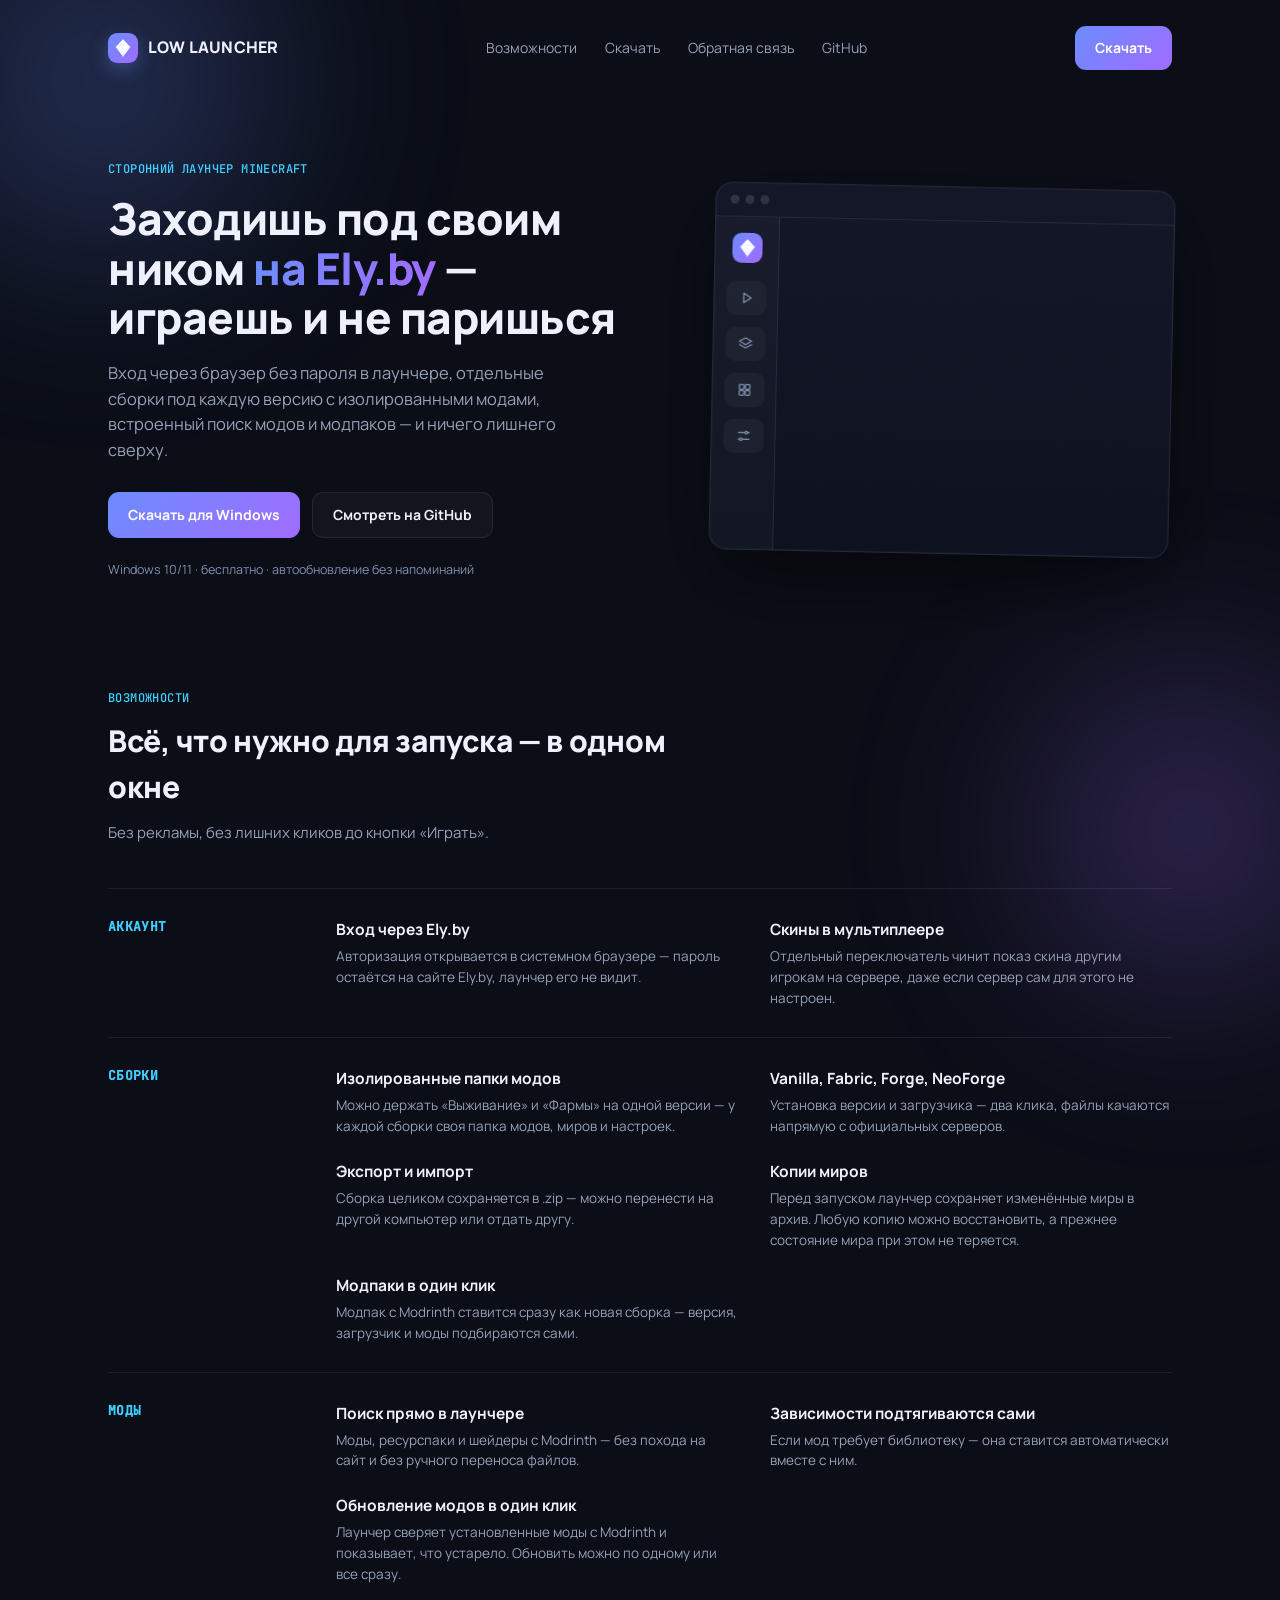
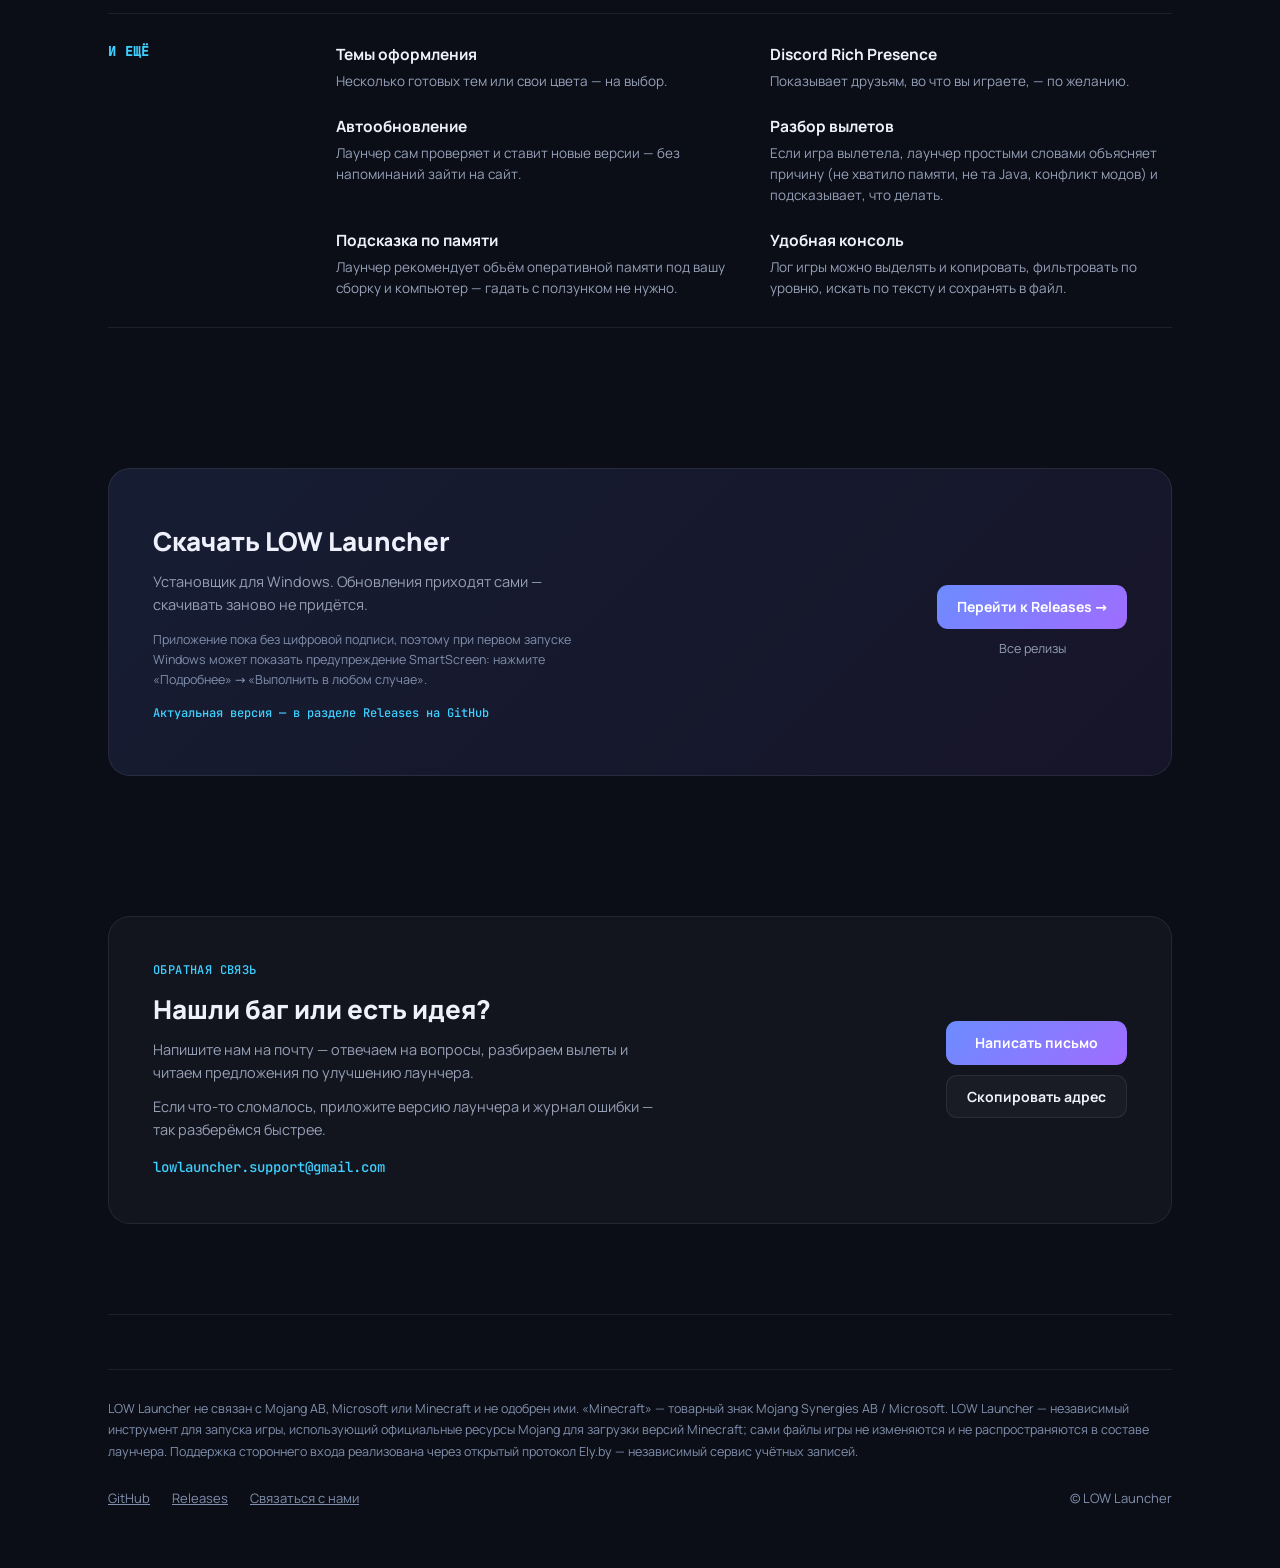
==== commit 4199bb9f: "Add files via upload" ====
--- a/index.html
+++ b/index.html
@@ -5,16 +5,30 @@
 <meta name="viewport" content="width=device-width, initial-scale=1" />
 <title>LOW Launcher — лаунчер Minecraft с Ely.by, менеджером модов и темами</title>
 <meta name="description" content="LOW Launcher — сторонний лаунчер Minecraft: вход через Ely.by, изолированные сборки, менеджер модов Modrinth, автообновление, Discord Rich Presence." />
-<link rel="icon" href="data:,">
-<link rel="preconnect" href="https://fonts.googleapis.com">
-<link rel="preconnect" href="https://fonts.gstatic.com" crossorigin>
-<link href="https://fonts.googleapis.com/css2?family=Manrope:wght@400;500;600;700;800&family=JetBrains+Mono:wght@500&display=swap" rel="stylesheet">
+<link rel="icon" href="favicon.ico?v=1" sizes="32x32">
+<link rel="icon" href="favicon.svg?v=1" type="image/svg+xml">
+<link rel="apple-touch-icon" href="apple-touch-icon.png?v=1">
+<link rel="manifest" href="site.webmanifest?v=1">
+<meta name="theme-color" content="#0b0e17">
+<meta name="color-scheme" content="dark">
+<meta name="referrer" content="strict-origin-when-cross-origin">
+<meta property="og:type" content="website">
+<meta property="og:site_name" content="LOW Launcher">
+<meta property="og:locale" content="ru_RU">
+<meta property="og:title" content="LOW Launcher — лаунчер Minecraft с Ely.by, менеджером модов и темами">
+<meta property="og:description" content="LOW Launcher — сторонний лаунчер Minecraft: вход через Ely.by, изолированные сборки, менеджер модов Modrinth, автообновление, Discord Rich Presence.">
+<meta name="twitter:card" content="summary">
+<link rel="preload" href="fonts/manrope-cyrillic.woff2" as="font" type="font/woff2" crossorigin>
+<link rel="preload" href="fonts/manrope-latin.woff2" as="font" type="font/woff2" crossorigin>
+<link rel="preload" href="fonts/jetbrains-mono-cyrillic.woff2" as="font" type="font/woff2" crossorigin>
+<link rel="preload" href="fonts/jetbrains-mono-latin.woff2" as="font" type="font/woff2" crossorigin>
+<link rel="stylesheet" href="fonts/fonts.css">
 <script>document.documentElement.classList.add('js')</script>
 <style>
   :root{
     --bg:#0b0e17; --bg-2:#0e1220;
     --panel:rgba(255,255,255,0.03); --panel-border:rgba(255,255,255,0.08);
-    --text:#eef1fb; --dim:#8b95ac; --dim-2:#5b6784;
+    --text:#eef1fb; --dim:#96a0b7; --dim-2:#8190ad;
     --a1:#6c8cff; --a2:#a06cff; --a3:#3fd0ff;
     --mono:'JetBrains Mono', monospace;
   }
@@ -27,6 +41,7 @@
     overflow-x:hidden;
   }
   a{color:inherit;}
+  a:focus-visible, button:focus-visible{outline:2px solid var(--a3); outline-offset:3px; border-radius:6px;}
   img{max-width:100%;}
 
   .bg-orb{position:fixed; border-radius:50%; filter:blur(90px); pointer-events:none; z-index:0; opacity:.35;}
@@ -38,15 +53,9 @@
   /* ---- Nav ---- */
   nav{display:flex; align-items:center; justify-content:space-between; padding:26px 0;}
   .brand{display:flex; align-items:center; gap:10px; font-weight:800; font-size:16px; letter-spacing:.2px;}
-  .brand-mark{
-    width:30px; height:30px; border-radius:9px; flex-shrink:0;
-    background:linear-gradient(135deg, var(--a1), var(--a2));
-    display:flex; align-items:center; justify-content:center;
-    box-shadow:0 6px 18px rgba(108,140,255,.35);
-  }
-  .brand-mark svg{width:15px; height:15px;}
+  .brand-logo{width:30px; height:30px; border-radius:9px; flex-shrink:0; box-shadow:0 6px 18px rgba(108,140,255,.35);}
   nav .links{display:flex; gap:28px; font-size:14px; color:var(--dim);}
-  nav .links a{position:relative; transition:color .2s;}
+  nav .links a{position:relative; text-decoration:none; transition:color .2s;}
   nav .links a::after{content:""; position:absolute; left:0; right:0; bottom:-4px; height:1px; background:var(--a1); transform:scaleX(0); transform-origin:left; transition:transform .25s ease;}
   nav .links a:hover{color:var(--text);}
   nav .links a:hover::after{transform:scaleX(1);}
@@ -87,10 +96,19 @@
   }
   .mock-bar{display:flex; gap:6px; padding:12px 14px; border-bottom:1px solid var(--panel-border);}
   .mock-dot{width:9px; height:9px; border-radius:50%; background:rgba(255,255,255,.12);}
-  .mock-body{display:flex; height:300px;}
+  .mock-body{display:flex; height:332px;}
   .mock-side{width:64px; background:rgba(255,255,255,.02); border-right:1px solid var(--panel-border); display:flex; flex-direction:column; align-items:center; padding:16px 0; gap:12px;}
-  .mock-logo{width:30px; height:30px; border-radius:9px; background:linear-gradient(135deg, var(--a1), var(--a2)); margin-bottom:6px;}
-  .mock-nav{position:relative; width:40px; height:34px; border-radius:9px; background:rgba(255,255,255,.04);}
+  .mock-logo{width:30px; height:30px; border-radius:9px; margin-bottom:6px;}
+  .mock-nav{
+    position:relative; width:40px; height:34px; border-radius:9px; background:rgba(255,255,255,.04);
+    display:flex; align-items:center; justify-content:center; color:var(--dim-2);
+    animation:icon-cycle 8s ease-in-out infinite;
+  }
+  .mock-nav svg{position:relative; z-index:1; width:16px; height:16px; fill:none; stroke:currentColor; stroke-width:1.8; stroke-linecap:round; stroke-linejoin:round;}
+  .mock-nav:nth-child(2){animation-delay:0s;}
+  .mock-nav:nth-child(3){animation-delay:2s;}
+  .mock-nav:nth-child(4){animation-delay:4s;}
+  .mock-nav:nth-child(5){animation-delay:6s;}
   .mock-nav::after{
     content:""; position:absolute; inset:0; border-radius:9px; opacity:0;
     background:linear-gradient(135deg, rgba(108,140,255,.3), rgba(160,108,255,.2));
@@ -100,7 +118,17 @@
   .mock-nav:nth-child(3)::after{animation-delay:2s;}
   .mock-nav:nth-child(4)::after{animation-delay:4s;}
   .mock-nav:nth-child(5)::after{animation-delay:6s;}
-  .mock-main{flex:1; padding:22px 24px; display:flex; flex-direction:column; justify-content:space-between;}
+  .mock-main{flex:1; position:relative; min-width:0; overflow:hidden;}
+  /* Four stacked mini-screens, one per sidebar item. Each fades in while its sidebar square is
+     highlighted: same 8s loop and same 0/2/4/6s offsets as .mock-nav, so they always stay in step. */
+  .mock-screen{
+    position:absolute; inset:22px 24px; display:flex; flex-direction:column; justify-content:space-between;
+    opacity:0; pointer-events:none; animation:screen-cycle 8s ease-in-out infinite;
+  }
+  .mock-screen:nth-child(1){animation-delay:0s;}
+  .mock-screen:nth-child(2){animation-delay:2s;}
+  .mock-screen:nth-child(3){animation-delay:4s;}
+  .mock-screen:nth-child(4){animation-delay:6s;}
   .mock-title{font-size:11px; color:var(--dim-2); font-family:var(--mono);}
   .mock-h{font-size:19px; font-weight:800; margin-top:6px;}
   .mock-h b{background:linear-gradient(135deg, var(--a1), var(--a2)); -webkit-background-clip:text; background-clip:text; color:transparent;}
@@ -112,6 +140,42 @@
     animation:play-pulse 2.6s ease-in-out infinite;
   }
 
+  /* mini-screen building blocks */
+  .mock-row{display:flex; align-items:center; gap:10px; padding:7px 10px; margin-top:7px; border-radius:11px; font-size:12px; min-width:0;
+    background:rgba(255,255,255,.03); border:1px solid var(--panel-border);}
+  .mock-row.on{border-color:rgba(108,140,255,.45); background:rgba(108,140,255,.07);}
+  .mock-grow{flex:1; min-width:0;}
+  .mock-grow b{display:block; font-weight:700; color:var(--text); white-space:nowrap; overflow:hidden; text-overflow:ellipsis;}
+  .mock-grow small{display:block; font-size:10.5px; color:var(--dim-2); white-space:nowrap; overflow:hidden; text-overflow:ellipsis;}
+  .mock-badge{flex-shrink:0; font-family:var(--mono); font-size:9.5px; font-weight:600; padding:3px 7px; border-radius:6px;}
+  .mock-badge.fabric{background:rgba(63,208,255,.14); color:var(--a3);}
+  .mock-badge.forge{background:rgba(255,166,77,.14); color:#ffa64d;}
+  .mock-badge.vanilla{background:rgba(63,185,80,.14); color:#3fb950;}
+  .mock-pill{flex-shrink:0; font-size:10px; font-weight:700; padding:4px 9px; border-radius:8px; background:rgba(255,255,255,.07); color:var(--dim); white-space:nowrap;}
+  .mock-pill.accent{background:linear-gradient(135deg, var(--a1), var(--a2)); color:#fff;}
+  .mock-pill.ok{background:rgba(63,185,80,.14); color:#3fb950;}
+  .mock-ico{width:26px; height:26px; border-radius:8px; flex-shrink:0; background:linear-gradient(135deg, rgba(108,140,255,.55), rgba(160,108,255,.4));}
+  .mock-ico.g{background:linear-gradient(135deg, rgba(63,208,255,.5), rgba(108,140,255,.35));}
+  .mock-ico.p{background:linear-gradient(135deg, rgba(160,108,255,.55), rgba(255,120,200,.35));}
+  .mock-foot{align-self:flex-start; margin-top:10px; padding:8px 14px; border-radius:10px; font-size:11.5px; font-weight:700; color:var(--dim);
+    border:1px dashed rgba(255,255,255,.16); background:rgba(255,255,255,.02);}
+  .mock-search{display:flex; align-items:center; gap:8px; margin-top:10px; padding:8px 11px; border-radius:11px; font-size:12px; color:var(--text);
+    background:rgba(255,255,255,.04); border:1px solid rgba(108,140,255,.4);}
+  .mock-search::after{content:""; width:1px; height:13px; background:var(--a3); animation:caret 1s steps(1) infinite;}
+  .mock-search span{color:var(--dim-2);}
+  .mock-slider{position:relative; height:5px; border-radius:5px; background:rgba(255,255,255,.1); margin:12px 2px 4px;}
+  .mock-slider b{position:absolute; left:0; top:0; bottom:0; width:28%; border-radius:5px; background:linear-gradient(90deg, var(--a1), var(--a2)); animation:mem-fill 8s ease-in-out 6s infinite;}
+  .mock-slider i{position:absolute; top:50%; left:28%; width:13px; height:13px; margin:-6.5px 0 0 -6.5px; border-radius:50%; background:#fff; box-shadow:0 2px 8px rgba(0,0,0,.5); animation:mem-thumb 8s ease-in-out 6s infinite;}
+  .mock-memrow{display:flex; justify-content:space-between; align-items:baseline; margin-top:14px; font-size:12px; color:var(--dim);}
+  .mock-val{display:inline-grid; font-family:var(--mono); font-size:12px; color:var(--text); font-weight:600;}
+  .mock-val span{grid-area:1/1; text-align:right;}
+  .mock-val .v1{animation:val-a 8s ease-in-out 6s infinite;}
+  .mock-val .v2{opacity:0; animation:val-b 8s ease-in-out 6s infinite;}
+  .mock-advice{margin-top:8px; padding:8px 10px; border-radius:10px; font-size:11px; line-height:1.45; color:#c9d1d9;
+    background:rgba(63,185,80,.08); border:1px solid rgba(63,185,80,.28);}
+  .mock-switch{flex-shrink:0; position:relative; width:26px; height:15px; border-radius:15px; background:linear-gradient(135deg, var(--a1), var(--a2));}
+  .mock-switch::after{content:""; position:absolute; top:2px; right:2px; width:11px; height:11px; border-radius:50%; background:#fff;}
+
   /* ---- Features ---- */
   .section{padding:70px 0;}
   .section-head{max-width:560px; margin-bottom:44px;}
@@ -135,6 +199,7 @@
   }
   .dl h2{font-size:26px; font-weight:800; margin-bottom:10px;}
   .dl p{color:var(--dim); font-size:14.5px; max-width:420px;}
+  .dl-note{display:block; font-size:12.5px; color:var(--dim-2); max-width:440px; margin-top:14px; line-height:1.6;}
   .dl-version{font-family:var(--mono); font-size:12px; color:var(--a3); margin-top:14px; display:block;}
 
 
@@ -164,6 +229,13 @@
   @keyframes drift{to{translate:70px 50px;}}
   @keyframes drift-rev{to{translate:-60px -45px;}}
   @keyframes nav-cycle{0%{opacity:0;} 6%,22%{opacity:1;} 30%,100%{opacity:0;}}
+  @keyframes icon-cycle{0%{color:var(--dim-2);} 6%,22%{color:#dbe2ff;} 30%,100%{color:var(--dim-2);}}
+  @keyframes screen-cycle{0%,1%{opacity:0; translate:0 10px;} 7%,22%{opacity:1; translate:0 0;} 25%,100%{opacity:0; translate:0 -6px;}}
+  @keyframes caret{50%{opacity:0;}}
+  @keyframes mem-fill{0%,6%{width:28%;} 15%,100%{width:62%;}}
+  @keyframes mem-thumb{0%,6%{left:28%;} 15%,100%{left:62%;}}
+  @keyframes val-a{0%,7%{opacity:1;} 10%,100%{opacity:0;}}
+  @keyframes val-b{0%,9%{opacity:0;} 13%,100%{opacity:1;}}
   @keyframes play-pulse{
     0%,100%{box-shadow:0 10px 26px rgba(108,140,255,.35);}
     50%{box-shadow:0 12px 38px rgba(160,108,255,.6);}
@@ -176,6 +248,8 @@
     html{scroll-behavior:auto;}
     .js .reveal{opacity:1; translate:none;}
     .mock-nav:nth-child(2)::after{opacity:1;}
+    .mock-nav:nth-child(2){color:#dbe2ff;}
+    .mock-screen:nth-child(1){opacity:1;}
   }
 
   /* ---- Disclaimer ---- */
@@ -188,6 +262,10 @@
   .footer-row{display:flex; justify-content:space-between; align-items:center; flex-wrap:wrap; gap:16px; font-size:13px; color:var(--dim-2);}
   .footer-links{display:flex; gap:22px;}
   .footer-links a:hover{color:var(--text);}
+
+  @media (max-width:400px){
+    .hide-xs{display:none;}
+  }
 
   @media (max-width:880px){
     header.hero{grid-template-columns:1fr; padding-top:36px;}
@@ -197,6 +275,8 @@
     .feat-group{grid-template-columns:1fr; gap:12px;}
     .feat-list{grid-template-columns:1fr;}
     .dl{padding:36px 26px;}
+    .mock-screen{inset:18px 16px;}
+    .mock-pill.hide-sm{display:none;}
     .fb{grid-template-columns:1fr; padding:36px 26px;}
   }
 </style>
@@ -209,7 +289,7 @@
 <div class="wrap">
   <nav>
     <div class="brand">
-      <span class="brand-mark"><svg viewBox="0 0 24 24" fill="none"><path d="M12 2l9 5v10l-9 5-9-5V7l9-5z" stroke="#fff" stroke-width="1.6" stroke-linejoin="round"/></svg></span>
+      <img class="brand-logo" src="favicon.svg?v=1" alt="" width="30" height="30">
       LOW LAUNCHER
     </div>
     <div class="links">
@@ -240,20 +320,56 @@
       <div class="mock-bar"><span class="mock-dot"></span><span class="mock-dot"></span><span class="mock-dot"></span></div>
       <div class="mock-body">
         <div class="mock-side">
-          <div class="mock-logo"></div>
-          <div class="mock-nav active"></div>
-          <div class="mock-nav"></div>
-          <div class="mock-nav"></div>
-          <div class="mock-nav"></div>
+          <img class="mock-logo" src="favicon.svg?v=1" alt="">
+          <div class="mock-nav"><svg viewBox="0 0 24 24"><path d="M8 5v14l11-7z"/></svg></div>
+          <div class="mock-nav"><svg viewBox="0 0 24 24"><path d="M12 3l9 5-9 5-9-5 9-5z"/><path d="M3 13l9 5 9-5"/></svg></div>
+          <div class="mock-nav"><svg viewBox="0 0 24 24"><rect x="4" y="4" width="7" height="7" rx="1.5"/><rect x="13" y="4" width="7" height="7" rx="1.5"/><rect x="4" y="13" width="7" height="7" rx="1.5"/><rect x="13" y="13" width="7" height="7" rx="1.5"/></svg></div>
+          <div class="mock-nav"><svg viewBox="0 0 24 24"><path d="M4 7h10M18 7h2M4 17h2M10 17h10"/><circle cx="16" cy="7" r="2"/><circle cx="8" cy="17" r="2"/></svg></div>
         </div>
         <div class="mock-main">
-          <div>
-            <div class="mock-title">ДОБРО ПОЖАЛОВАТЬ</div>
-            <div class="mock-h">Играть на <b>Fabric 26.3</b></div>
-            <div class="mock-card"><span>Аккаунт</span><span>Ely.by ✓</span></div>
-            <div class="mock-card"><span>Java</span><span>Автоопределение</span></div>
+          <div class="mock-screen">
+            <div>
+              <div class="mock-title">ДОБРО ПОЖАЛОВАТЬ</div>
+              <div class="mock-h">Играть на <b>Fabric 26.3</b></div>
+              <div class="mock-card"><span>Аккаунт</span><span>Ely.by ✓</span></div>
+              <div class="mock-card"><span>Java</span><span>Автоопределение</span></div>
+            </div>
+            <div class="mock-play">ИГРАТЬ</div>
           </div>
-          <div class="mock-play">ИГРАТЬ</div>
+
+          <div class="mock-screen">
+            <div>
+              <div class="mock-title">МОИ СБОРКИ</div>
+              <div class="mock-h">Свои моды <b>у каждой</b></div>
+              <div class="mock-row on"><span class="mock-badge fabric">Fabric</span><div class="mock-grow"><b>Выживание</b><small>1.21 · 42 мода</small></div><span class="mock-pill hide-sm">Миры</span></div>
+              <div class="mock-row"><span class="mock-badge forge">Forge</span><div class="mock-grow"><b>Моды на пвп</b><small>1.20.1 · 18 модов</small></div><span class="mock-pill hide-sm">Миры</span></div>
+              <div class="mock-row hide-xs"><span class="mock-badge vanilla">Vanilla</span><div class="mock-grow"><b>Фармы</b><small>1.21 · без модов</small></div><span class="mock-pill hide-sm">Миры</span></div>
+            </div>
+            <div class="mock-foot">+ Создать сборку</div>
+          </div>
+
+          <div class="mock-screen">
+            <div>
+              <div class="mock-title">МОДЫ · MODRINTH</div>
+              <div class="mock-search"><span>🔍</span>sodium</div>
+              <div class="mock-row"><span class="mock-ico"></span><div class="mock-grow"><b>Sodium</b><small>Быстрая графика</small></div><span class="mock-pill accent">Установить</span></div>
+              <div class="mock-row"><span class="mock-ico g"></span><div class="mock-grow"><b>Lithium</b><small>Быстрее игра и сервер</small></div><span class="mock-pill ok">Установлено ✓</span></div>
+              <div class="mock-row"><span class="mock-ico p"></span><div class="mock-grow"><b>Iris Shaders</b><small>Доступно обновление</small></div><span class="mock-pill accent">Обновить</span></div>
+            </div>
+            <div class="mock-foot">Проверить обновления</div>
+          </div>
+
+          <div class="mock-screen">
+            <div>
+              <div class="mock-title">НАСТРОЙКИ</div>
+              <div class="mock-h">Память <b>под сборку</b></div>
+              <div class="mock-memrow"><span>Выделено</span><span class="mock-val"><span class="v1">3 ГБ</span><span class="v2">6 ГБ</span></span></div>
+              <div class="mock-slider"><b></b><i></i></div>
+              <div class="mock-advice">Рекомендуем 6 ГБ для сборки «Выживание» (модов: 42)</div>
+              <div class="mock-row"><div class="mock-grow"><b>Копии миров</b></div><span class="mock-switch"></span></div>
+              <div class="mock-row"><div class="mock-grow"><b>Прятать при игре</b></div><span class="mock-switch"></span></div>
+            </div>
+          </div>
         </div>
       </div>
     </div>
@@ -296,6 +412,10 @@
           <p>Сборка целиком сохраняется в .zip — можно перенести на другой компьютер или отдать другу.</p>
         </div>
         <div class="feat-item">
+          <h3>Копии миров</h3>
+          <p>Перед запуском лаунчер сохраняет изменённые миры в архив. Любую копию можно восстановить, а прежнее состояние мира при этом не теряется.</p>
+        </div>
+        <div class="feat-item">
           <h3>Модпаки в один клик</h3>
           <p>Модпак с Modrinth ставится сразу как новая сборка — версия, загрузчик и моды подбираются сами.</p>
         </div>
@@ -313,6 +433,10 @@
           <h3>Зависимости подтягиваются сами</h3>
           <p>Если мод требует библиотеку — она ставится автоматически вместе с ним.</p>
         </div>
+        <div class="feat-item">
+          <h3>Обновление модов в один клик</h3>
+          <p>Лаунчер сверяет установленные моды с Modrinth и показывает, что устарело. Обновить можно по одному или все сразу.</p>
+        </div>
       </div>
     </div>
 
@@ -332,8 +456,16 @@
           <p>Лаунчер сам проверяет и ставит новые версии — без напоминаний зайти на сайт.</p>
         </div>
         <div class="feat-item">
-          <h3>Отчёты о вылетах</h3>
-          <p>При краше лаунчер сам находит журнал ошибки и предлагает открыть его.</p>
+          <h3>Разбор вылетов</h3>
+          <p>Если игра вылетела, лаунчер простыми словами объясняет причину (не хватило памяти, не та Java, конфликт модов) и подсказывает, что делать.</p>
+        </div>
+        <div class="feat-item">
+          <h3>Подсказка по памяти</h3>
+          <p>Лаунчер рекомендует объём оперативной памяти под вашу сборку и компьютер — гадать с ползунком не нужно.</p>
+        </div>
+        <div class="feat-item">
+          <h3>Удобная консоль</h3>
+          <p>Лог игры можно выделять и копировать, фильтровать по уровню, искать по тексту и сохранять в файл.</p>
         </div>
       </div>
     </div>
@@ -344,6 +476,7 @@
       <div>
         <h2>Скачать LOW Launcher</h2>
         <p>Установщик для Windows. Обновления приходят сами — скачивать заново не придётся.</p>
+        <span class="dl-note">Приложение пока без цифровой подписи, поэтому при первом запуске Windows может показать предупреждение SmartScreen: нажмите «Подробнее» → «Выполнить в любом случае».</span>
         <span class="dl-version" id="dlVersion">Актуальная версия — в разделе Releases на GitHub</span>
       </div>
       <div class="dl-actions">
--- a/fonts/fonts.css
+++ b/fonts/fonts.css
@@ -0,0 +1,37 @@
+/* Шрифты лежат рядом с сайтом, а не грузятся с Google Fonts: быстрее, работают там, где Google
+   недоступен, и посетитель не отправляет свой IP сторонней компании.
+   Manrope (variable, 200-800) и JetBrains Mono (500), подмножества latin + cyrillic.
+   Лицензия: SIL OFL 1.1, см. OFL-LICENSE.txt. Пути в url() считаются от этого файла. */
+
+@font-face {
+  font-family: 'Manrope';
+  font-style: normal;
+  font-weight: 200 800;
+  font-display: swap;
+  src: url(manrope-cyrillic.woff2) format('woff2');
+  unicode-range: U+0301, U+0400-045F, U+0490-0491, U+04B0-04B1, U+2116;
+}
+@font-face {
+  font-family: 'Manrope';
+  font-style: normal;
+  font-weight: 200 800;
+  font-display: swap;
+  src: url(manrope-latin.woff2) format('woff2');
+  unicode-range: U+0000-00FF, U+0131, U+0152-0153, U+02BB-02BC, U+02C6, U+02DA, U+02DC, U+0304, U+0308, U+0329, U+2000-206F, U+20AC, U+2122, U+2191, U+2193, U+2212, U+2215, U+FEFF, U+FFFD;
+}
+@font-face {
+  font-family: 'JetBrains Mono';
+  font-style: normal;
+  font-weight: 500;
+  font-display: swap;
+  src: url(jetbrains-mono-cyrillic.woff2) format('woff2');
+  unicode-range: U+0301, U+0400-045F, U+0490-0491, U+04B0-04B1, U+2116;
+}
+@font-face {
+  font-family: 'JetBrains Mono';
+  font-style: normal;
+  font-weight: 500;
+  font-display: swap;
+  src: url(jetbrains-mono-latin.woff2) format('woff2');
+  unicode-range: U+0000-00FF, U+0131, U+0152-0153, U+02BB-02BC, U+02C6, U+02DA, U+02DC, U+0304, U+0308, U+0329, U+2000-206F, U+20AC, U+2122, U+2191, U+2193, U+2212, U+2215, U+FEFF, U+FFFD;
+}
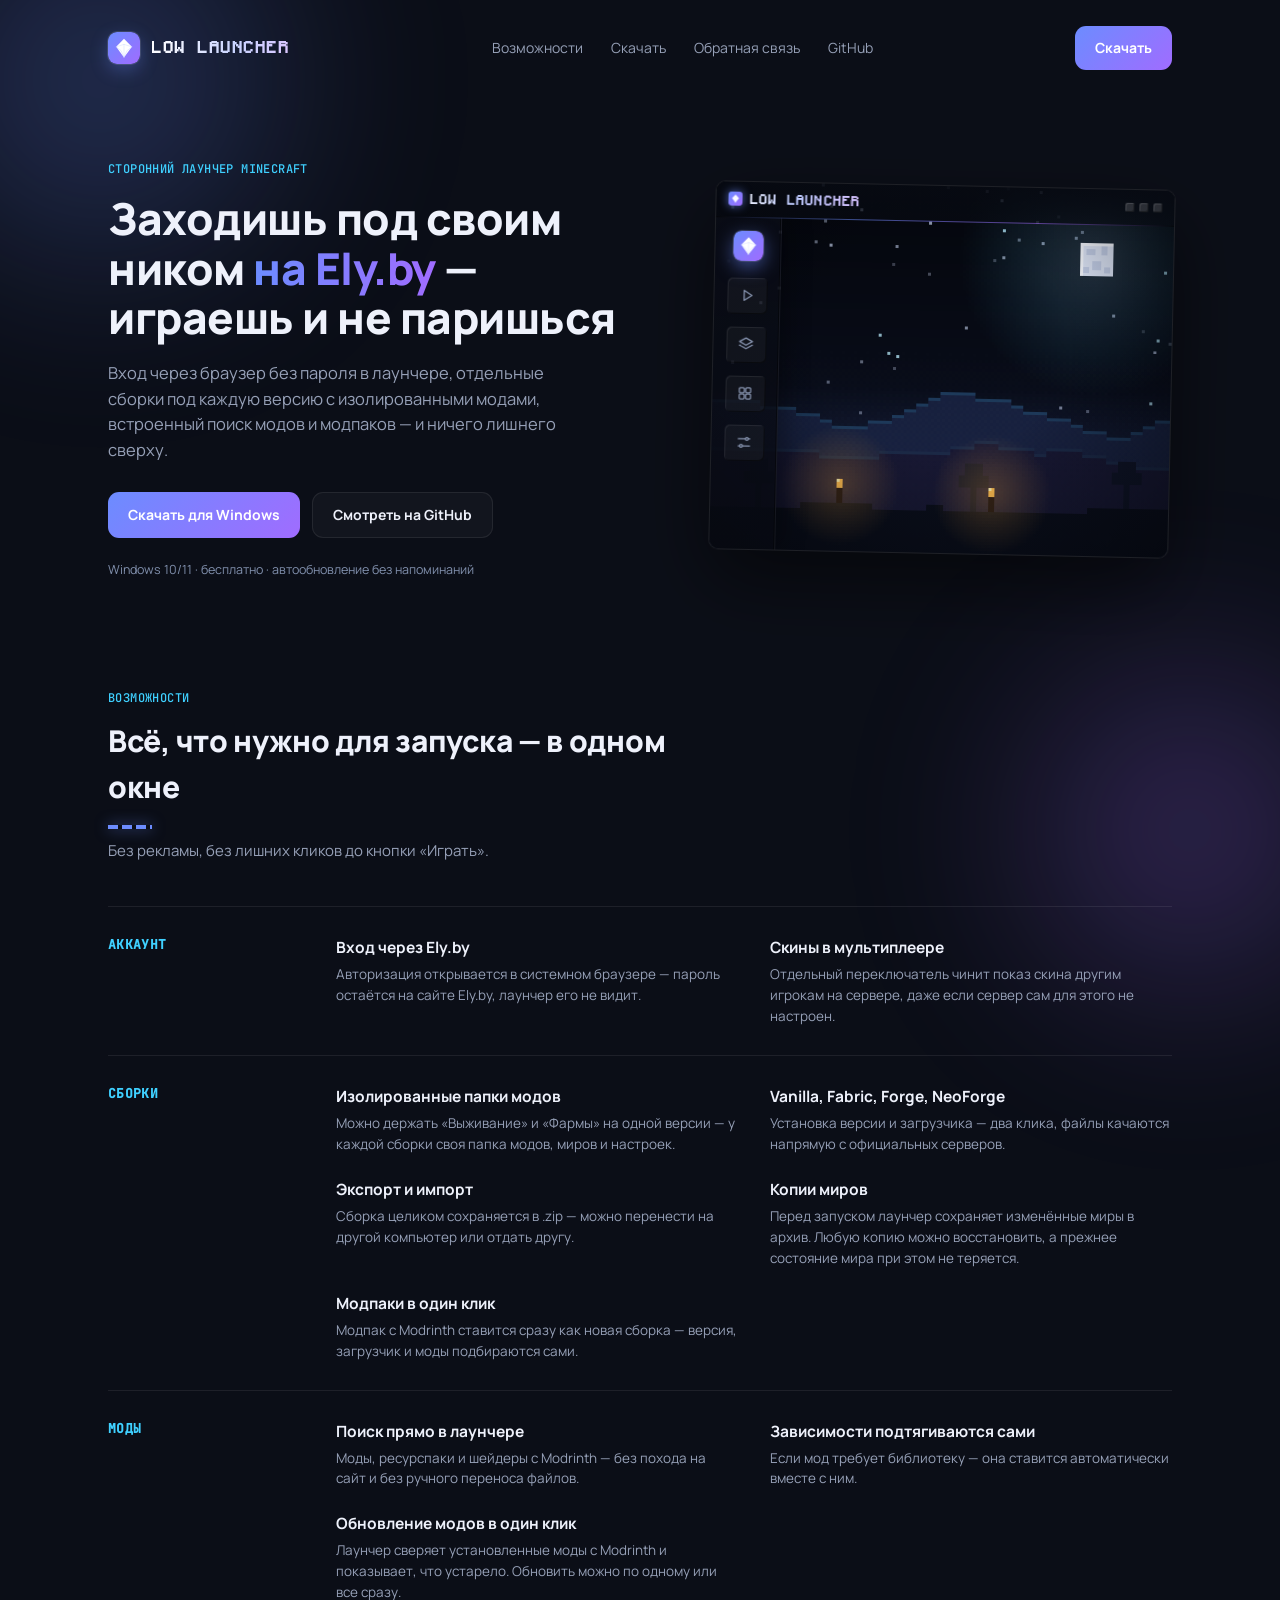
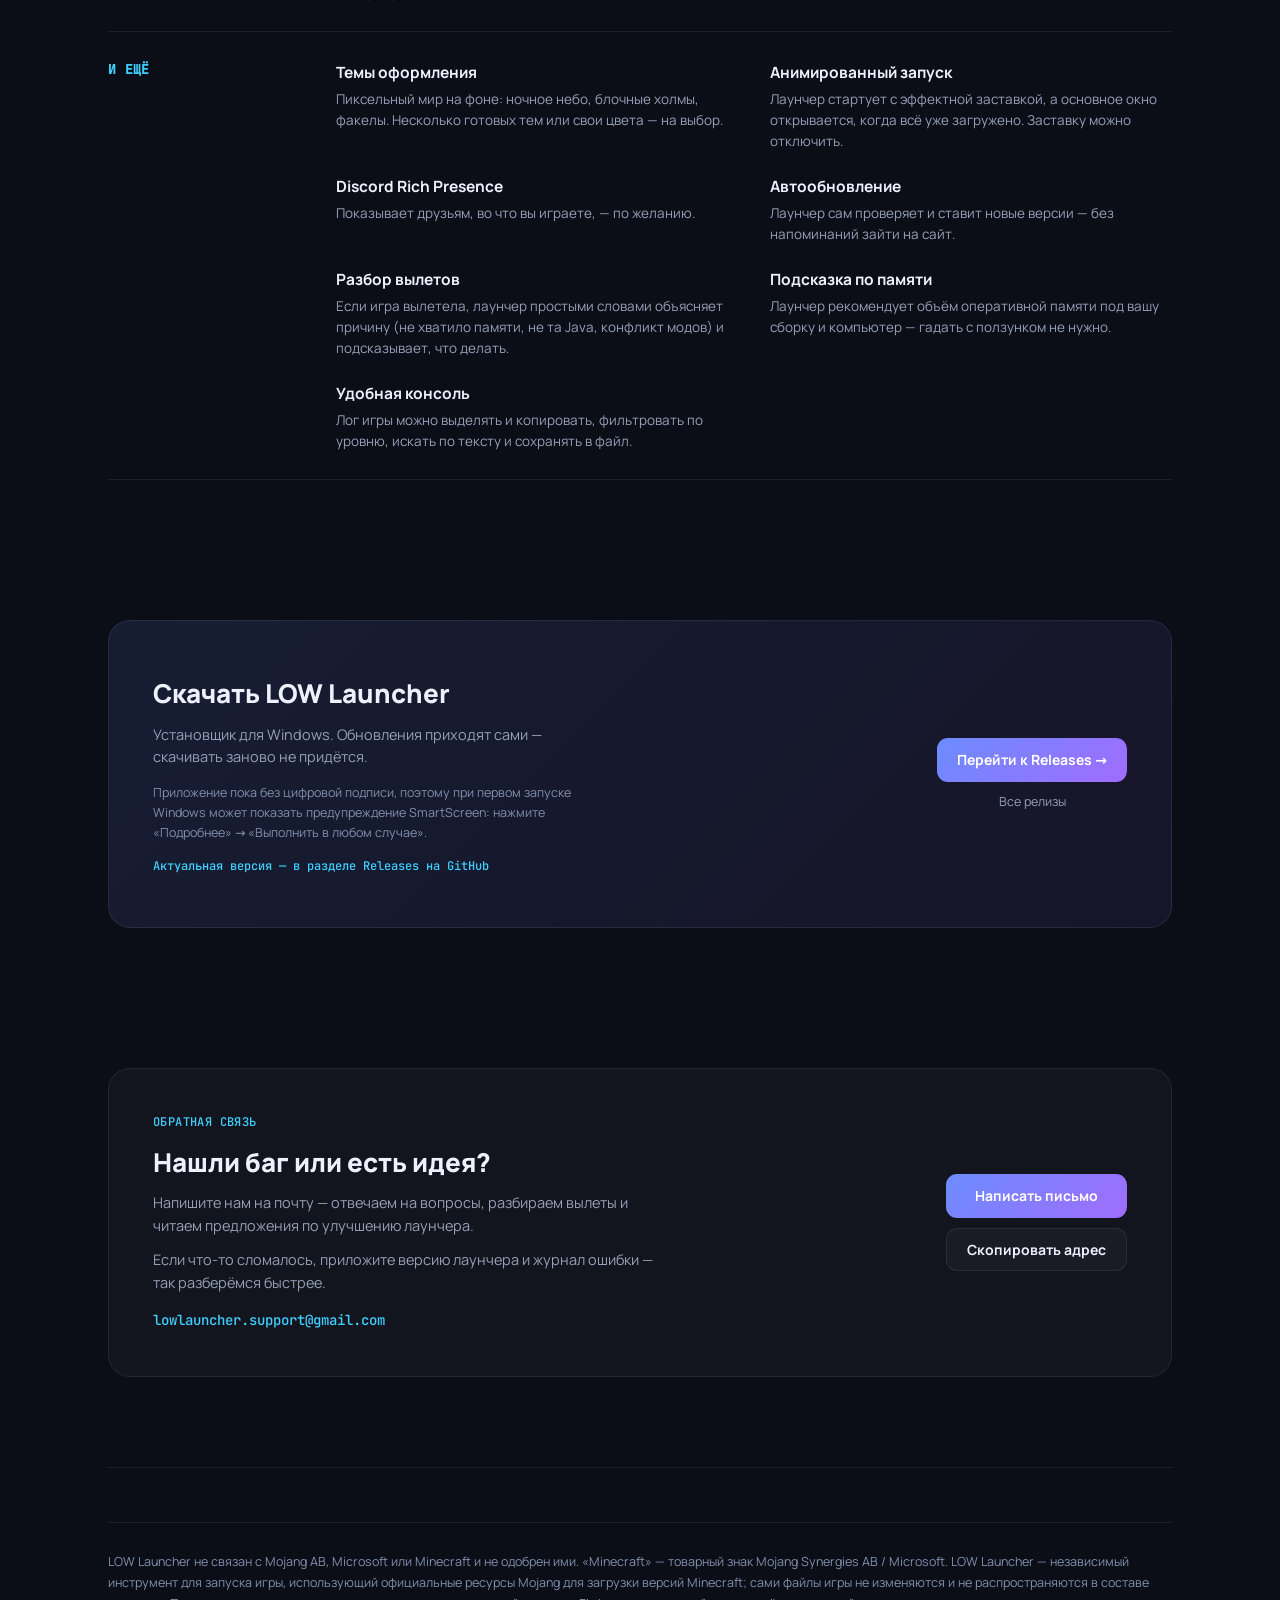
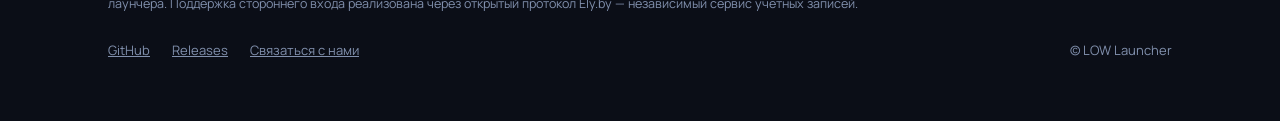
==== commit facafb0e: "Add files via upload" ====
--- a/index.html
+++ b/index.html
@@ -17,7 +17,13 @@
 <meta property="og:locale" content="ru_RU">
 <meta property="og:title" content="LOW Launcher — лаунчер Minecraft с Ely.by, менеджером модов и темами">
 <meta property="og:description" content="LOW Launcher — сторонний лаунчер Minecraft: вход через Ely.by, изолированные сборки, менеджер модов Modrinth, автообновление, Discord Rich Presence.">
-<meta name="twitter:card" content="summary">
+<meta property="og:url" content="https://www.lowlauncher.ru/">
+<meta property="og:image" content="https://www.lowlauncher.ru/og-image.png">
+<meta property="og:image:width" content="1200">
+<meta property="og:image:height" content="630">
+<meta property="og:image:alt" content="LOW Launcher — кристалл-логотип на тёмном фоне">
+<meta name="twitter:card" content="summary_large_image">
+<meta name="twitter:image" content="https://www.lowlauncher.ru/og-image.png">
 <link rel="preload" href="fonts/manrope-cyrillic.woff2" as="font" type="font/woff2" crossorigin>
 <link rel="preload" href="fonts/manrope-latin.woff2" as="font" type="font/woff2" crossorigin>
 <link rel="preload" href="fonts/jetbrains-mono-cyrillic.woff2" as="font" type="font/woff2" crossorigin>
@@ -86,101 +92,135 @@
   .hero-ctas{display:flex; gap:12px; flex-wrap:wrap; margin-bottom:22px;}
   .hero-note{font-size:12.5px; color:var(--dim-2);}
 
-  /* ---- Mockup of the actual app UI ---- */
+  /* ---- Mockup of the actual app UI (Pixel World, как в самом лаунчере) ---- */
   .mock{
-    background:linear-gradient(180deg, #131728, #0e1220);
-    border:1px solid var(--panel-border); border-radius:18px;
-    box-shadow:0 30px 80px rgba(0,0,0,.5), 0 0 0 1px rgba(255,255,255,.02) inset;
+    --corner:rgba(120,150,255,.78); --frame:#b4c3ff;
+    --pix:'Monocraft','Manrope',sans-serif;
+    position:relative; background:#05070d;
+    border:1px solid rgba(255,255,255,.1); border-radius:10px;
+    box-shadow:0 30px 80px rgba(0,0,0,.55), inset 1px 1px 0 rgba(255,255,255,.06), inset -1px -1px 0 rgba(0,0,0,.45);
     overflow:hidden; transform:rotate(1.2deg);
     animation:mock-in 1s cubic-bezier(.2,.7,.2,1) .25s both, float 7s ease-in-out 1.3s infinite;
   }
-  .mock-bar{display:flex; gap:6px; padding:12px 14px; border-bottom:1px solid var(--panel-border);}
-  .mock-dot{width:9px; height:9px; border-radius:50%; background:rgba(255,255,255,.12);}
-  .mock-body{display:flex; height:332px;}
-  .mock-side{width:64px; background:rgba(255,255,255,.02); border-right:1px solid var(--panel-border); display:flex; flex-direction:column; align-items:center; padding:16px 0; gap:12px;}
-  .mock-logo{width:30px; height:30px; border-radius:9px; margin-bottom:6px;}
-  .mock-nav{
-    position:relative; width:40px; height:34px; border-radius:9px; background:rgba(255,255,255,.04);
-    display:flex; align-items:center; justify-content:center; color:var(--dim-2);
-    animation:icon-cycle 8s ease-in-out infinite;
-  }
-  .mock-nav svg{position:relative; z-index:1; width:16px; height:16px; fill:none; stroke:currentColor; stroke-width:1.8; stroke-linecap:round; stroke-linejoin:round;}
-  .mock-nav:nth-child(2){animation-delay:0s;}
-  .mock-nav:nth-child(3){animation-delay:2s;}
-  .mock-nav:nth-child(4){animation-delay:4s;}
-  .mock-nav:nth-child(5){animation-delay:6s;}
-  .mock-nav::after{
-    content:""; position:absolute; inset:0; border-radius:9px; opacity:0;
-    background:linear-gradient(135deg, rgba(108,140,255,.3), rgba(160,108,255,.2));
-    animation:nav-cycle 8s ease-in-out infinite;
-  }
-  .mock-nav:nth-child(2)::after{animation-delay:0s;}
-  .mock-nav:nth-child(3)::after{animation-delay:2s;}
-  .mock-nav:nth-child(4)::after{animation-delay:4s;}
-  .mock-nav:nth-child(5)::after{animation-delay:6s;}
+  .mock-scene{position:absolute; inset:0; width:100%; height:100%; image-rendering:pixelated; image-rendering:crisp-edges; background:linear-gradient(180deg,#04060c,#0b1124 60%,#141c38);}
+  .mock-vig{position:absolute; inset:0; pointer-events:none; background:radial-gradient(ellipse at 50% 42%, transparent 38%, rgba(2,4,9,.6) 100%);}
+  .mock-stars,.mock-embers{position:absolute; inset:0; pointer-events:none; overflow:hidden;}
+  .mock-stars i{position:absolute; width:3px; height:3px; background:#dfe8ff; opacity:0; animation:twinkle var(--dur,5s) ease-in-out var(--delay,0s) infinite;}
+  .mock-embers i{position:absolute; bottom:-8px; width:3px; height:3px; background:var(--c,#6c8cff); opacity:0; box-shadow:0 0 6px var(--c,#6c8cff); animation:ember var(--dur,18s) linear var(--delay,0s) infinite;}
+
+  .mock-bar{position:relative; z-index:2; display:flex; align-items:center; justify-content:space-between; padding:8px 12px;
+    background:linear-gradient(180deg, rgba(7,10,18,.92), rgba(7,10,18,.66)); box-shadow:0 1px 0 rgba(0,0,0,.55);}
+  .mock-bar::after{content:""; position:absolute; left:0; right:0; bottom:-1px; height:1px; background:linear-gradient(90deg, transparent, #6c8cff 30%, #a06cff 70%, transparent); opacity:.55;}
+  .mock-wtitle{display:flex; align-items:center; gap:8px; font-family:var(--pix); font-weight:700; font-size:12px; letter-spacing:.1em;
+    background:linear-gradient(90deg,#fff,#bccaff,#d6c1ff); -webkit-background-clip:text; background-clip:text; color:transparent;}
+  .mock-wtitle img{width:14px; height:14px; filter:drop-shadow(0 0 5px rgba(108,140,255,.7));}
+  .mock-wctl{display:flex; gap:5px;}
+  .mock-dot{width:9px; height:9px; border-radius:2px; background:rgba(255,255,255,.14); box-shadow:inset 1px 1px 0 rgba(255,255,255,.12), inset -1px -1px 0 rgba(0,0,0,.4);}
+
+  .mock-body{position:relative; z-index:1; display:flex; height:332px;}
+  .mock-side{width:66px; background:linear-gradient(180deg, rgba(10,13,23,.82), rgba(7,9,17,.8)); border-right:1px solid rgba(255,255,255,.055);
+    box-shadow:inset -1px 0 0 rgba(0,0,0,.45), 6px 0 24px rgba(0,0,0,.3);
+    display:flex; flex-direction:column; align-items:center; padding:14px 0; gap:13px;}
+  .mock-logo{width:30px; height:30px; border-radius:8px; margin-bottom:4px; box-shadow:0 0 0 1px rgba(255,255,255,.12), 0 6px 18px rgba(108,140,255,.5);}
+  /* hotbar slots */
+  .mock-nav{position:relative; width:40px; height:36px; border-radius:5px; background:rgba(255,255,255,.035);
+    box-shadow:inset 1px 1px 0 rgba(255,255,255,.075), inset -1px -1px 0 rgba(0,0,0,.5);
+    display:flex; align-items:center; justify-content:center; color:#8592ad; animation:icon-cycle 8s ease-in-out infinite;}
+  .mock-nav svg{position:relative; z-index:1; width:17px; height:17px; fill:none; stroke:currentColor; stroke-width:1.8; stroke-linecap:round; stroke-linejoin:round;}
+  .mock-nav:nth-child(2){animation-delay:0s;} .mock-nav:nth-child(3){animation-delay:2s;}
+  .mock-nav:nth-child(4){animation-delay:4s;} .mock-nav:nth-child(5){animation-delay:6s;}
+  .mock-nav::after{content:""; position:absolute; inset:0; border-radius:5px; opacity:0;
+    background:linear-gradient(165deg, rgba(108,140,255,.38), rgba(160,108,255,.24));
+    box-shadow:inset 1px 1px 0 rgba(255,255,255,.2), inset -1px -1px 0 rgba(0,0,0,.35), 0 0 0 2px rgba(5,7,13,.92), 0 0 0 4px var(--frame), 0 0 22px rgba(108,140,255,.5);
+    animation:nav-cycle 8s ease-in-out infinite;}
+  .mock-nav:nth-child(2)::after{animation-delay:0s;} .mock-nav:nth-child(3)::after{animation-delay:2s;}
+  .mock-nav:nth-child(4)::after{animation-delay:4s;} .mock-nav:nth-child(5)::after{animation-delay:6s;}
+
   .mock-main{flex:1; position:relative; min-width:0; overflow:hidden;}
-  /* Four stacked mini-screens, one per sidebar item. Each fades in while its sidebar square is
-     highlighted: same 8s loop and same 0/2/4/6s offsets as .mock-nav, so they always stay in step. */
-  .mock-screen{
-    position:absolute; inset:22px 24px; display:flex; flex-direction:column; justify-content:space-between;
-    opacity:0; pointer-events:none; animation:screen-cycle 8s ease-in-out infinite;
-  }
-  .mock-screen:nth-child(1){animation-delay:0s;}
-  .mock-screen:nth-child(2){animation-delay:2s;}
-  .mock-screen:nth-child(3){animation-delay:4s;}
-  .mock-screen:nth-child(4){animation-delay:6s;}
-  .mock-title{font-size:11px; color:var(--dim-2); font-family:var(--mono);}
-  .mock-h{font-size:19px; font-weight:800; margin-top:6px;}
-  .mock-h b{background:linear-gradient(135deg, var(--a1), var(--a2)); -webkit-background-clip:text; background-clip:text; color:transparent;}
-  .mock-card{background:rgba(255,255,255,.03); border:1px solid var(--panel-border); border-radius:12px; padding:12px 14px; margin-top:16px; font-size:12px; color:var(--dim); display:flex; justify-content:space-between;}
-  .mock-play{
-    align-self:flex-start; margin-top:18px; padding:11px 30px; border-radius:11px; font-weight:800; font-size:13px;
-    background:linear-gradient(135deg, var(--a1), var(--a2)); color:#fff; letter-spacing:.5px;
-    box-shadow:0 10px 26px rgba(108,140,255,.35);
-    animation:play-pulse 2.6s ease-in-out infinite;
-  }
+  /* Four stacked mini-screens, one per hotbar slot; same 8s loop and 0/2/4/6s offsets as .mock-nav. */
+  .mock-screen{position:absolute; inset:20px 22px; display:flex; flex-direction:column; justify-content:space-between;
+    opacity:0; pointer-events:none; animation:screen-cycle 8s ease-in-out infinite;}
+  .mock-screen:nth-child(1){animation-delay:0s;} .mock-screen:nth-child(2){animation-delay:2s;}
+  .mock-screen:nth-child(3){animation-delay:4s;} .mock-screen:nth-child(4){animation-delay:6s;}
+  .mock-title{font-family:var(--pix); font-size:10px; letter-spacing:.04em; color:#a3afca; display:flex; align-items:center; gap:8px;}
+  .mock-title::before{content:""; width:7px; height:7px; flex-shrink:0; background:#6c8cff; box-shadow:0 0 9px #6c8cff, inset -2px -2px 0 rgba(0,0,0,.3);}
+  .mock-h{font-family:var(--pix); font-weight:700; font-size:16px; margin-top:8px; filter:drop-shadow(0 2px 0 rgba(0,0,0,.5));}
+  .mock-h b{background:linear-gradient(90deg,#fff,#a9bbff 62%,#cdb4ff); -webkit-background-clip:text; background-clip:text; color:transparent;}
+  .mock-h::after{content:""; display:block; width:36px; height:3px; margin:8px 0 2px; background:repeating-linear-gradient(90deg,#6c8cff 0 8px,transparent 8px 11px); box-shadow:0 0 12px rgba(108,140,255,.6);}
+
+  /* inventory panel: bevel + corner brackets */
+  .mock-card,.mock-row,.mock-advice{
+    border:1px solid rgba(255,255,255,.065); border-radius:6px;
+    background:
+      linear-gradient(var(--corner),var(--corner)) left top/9px 2px no-repeat, linear-gradient(var(--corner),var(--corner)) left top/2px 9px no-repeat,
+      linear-gradient(var(--corner),var(--corner)) right top/9px 2px no-repeat, linear-gradient(var(--corner),var(--corner)) right top/2px 9px no-repeat,
+      linear-gradient(var(--corner),var(--corner)) left bottom/9px 2px no-repeat, linear-gradient(var(--corner),var(--corner)) left bottom/2px 9px no-repeat,
+      linear-gradient(var(--corner),var(--corner)) right bottom/9px 2px no-repeat, linear-gradient(var(--corner),var(--corner)) right bottom/2px 9px no-repeat,
+      linear-gradient(180deg, rgba(21,26,42,.82), rgba(11,15,26,.86));
+    box-shadow:inset 1px 1px 0 rgba(255,255,255,.05), inset -1px -1px 0 rgba(0,0,0,.4), 0 10px 24px rgba(0,0,0,.35);
+  }
+  .mock-card{margin-top:10px; padding:10px 13px; font-size:12px; color:#9aa6c0; display:flex; justify-content:space-between; align-items:center;}
+  .mock-card span:last-child{font-family:var(--pix); font-size:10.5px; color:#e4eaff;}
+  .mock-row{display:flex; align-items:center; gap:10px; padding:7px 10px; margin-top:7px; font-size:12px; min-width:0;}
+  .mock-row.on{border-color:rgba(108,140,255,.5); box-shadow:inset 1px 1px 0 rgba(255,255,255,.07), inset -1px -1px 0 rgba(0,0,0,.4), 0 0 18px rgba(108,140,255,.16);}
+
+  /* the chunky pressable PLAY block */
+  .mock-play{align-self:flex-start; margin-top:12px; padding:10px 30px 14px; border-radius:6px; font-family:var(--pix); font-weight:700; font-size:15px; letter-spacing:.08em; color:#fff;
+    background:linear-gradient(180deg,#a9bbff 0%,#6c8cff 42%,#a06cff 100%); text-shadow:0 2px 0 rgba(0,0,0,.38);
+    box-shadow:inset 0 2px 0 rgba(255,255,255,.4), inset 0 -5px 0 rgba(0,0,0,.27), 0 0 0 1px rgba(0,0,0,.55), 0 10px 26px rgba(108,140,255,.4);
+    animation:play-press 2.8s ease-in-out infinite;}
+  @keyframes play-press{0%,70%,100%{transform:translateY(0);} 78%{transform:translateY(2px); box-shadow:inset 0 2px 0 rgba(255,255,255,.3), inset 0 -2px 0 rgba(0,0,0,.27), 0 0 0 1px rgba(0,0,0,.55), 0 4px 14px rgba(108,140,255,.4);} 88%{transform:translateY(0);}}
+
+  /* XP-bar progress */
+  .mock-xpl{display:flex; justify-content:space-between; margin-top:12px; font-family:var(--pix); font-size:9.5px; color:#a3afca;}
+  .mock-xp{position:relative; height:13px; margin-top:6px; border-radius:3px; background:#04060b; box-shadow:inset 0 2px 5px rgba(0,0,0,.8), 0 0 0 1px rgba(255,255,255,.09); overflow:hidden;}
+  .mock-xp b{position:absolute; left:0; top:0; bottom:0; width:12%; border-radius:2px; background:linear-gradient(180deg,#cfeaff 0%,#3fd0ff 22%,#6c8cff 62%,#a06cff 100%); box-shadow:0 0 14px rgba(108,140,255,.7), inset 0 1px 0 rgba(255,255,255,.45); animation:xp-fill 8s ease-in-out infinite;}
+  .mock-xp::after{content:""; position:absolute; inset:0; background:repeating-linear-gradient(90deg, transparent 0 12px, rgba(0,0,0,.5) 12px 14px);}
+  @keyframes xp-fill{0%{width:10%;} 20%,100%{width:100%;}}
 
   /* mini-screen building blocks */
-  .mock-row{display:flex; align-items:center; gap:10px; padding:7px 10px; margin-top:7px; border-radius:11px; font-size:12px; min-width:0;
-    background:rgba(255,255,255,.03); border:1px solid var(--panel-border);}
-  .mock-row.on{border-color:rgba(108,140,255,.45); background:rgba(108,140,255,.07);}
   .mock-grow{flex:1; min-width:0;}
   .mock-grow b{display:block; font-weight:700; color:var(--text); white-space:nowrap; overflow:hidden; text-overflow:ellipsis;}
-  .mock-grow small{display:block; font-size:10.5px; color:var(--dim-2); white-space:nowrap; overflow:hidden; text-overflow:ellipsis;}
-  .mock-badge{flex-shrink:0; font-family:var(--mono); font-size:9.5px; font-weight:600; padding:3px 7px; border-radius:6px;}
-  .mock-badge.fabric{background:rgba(63,208,255,.14); color:var(--a3);}
+  .mock-grow small{display:block; font-size:10.5px; color:#8190ad; white-space:nowrap; overflow:hidden; text-overflow:ellipsis;}
+  .mock-badge{flex-shrink:0; font-family:var(--pix); font-size:9px; padding:3px 6px; border-radius:3px;}
+  .mock-badge.fabric{background:rgba(63,208,255,.14); color:#3fd0ff;}
   .mock-badge.forge{background:rgba(255,166,77,.14); color:#ffa64d;}
   .mock-badge.vanilla{background:rgba(63,185,80,.14); color:#3fb950;}
-  .mock-pill{flex-shrink:0; font-size:10px; font-weight:700; padding:4px 9px; border-radius:8px; background:rgba(255,255,255,.07); color:var(--dim); white-space:nowrap;}
-  .mock-pill.accent{background:linear-gradient(135deg, var(--a1), var(--a2)); color:#fff;}
+  .mock-pill{flex-shrink:0; font-size:10px; font-weight:700; padding:4px 9px; border-radius:4px; background:rgba(255,255,255,.07); color:#9aa6c0; white-space:nowrap; box-shadow:inset 0 1px 0 rgba(255,255,255,.08), inset 0 -2px 0 rgba(0,0,0,.35);}
+  .mock-pill.accent{background:linear-gradient(180deg,#8ea4ff,#6c8cff 45%,#a06cff); color:#fff; text-shadow:0 1px 0 rgba(0,0,0,.35); box-shadow:inset 0 1px 0 rgba(255,255,255,.35), inset 0 -2px 0 rgba(0,0,0,.25), 0 0 0 1px rgba(0,0,0,.45);}
   .mock-pill.ok{background:rgba(63,185,80,.14); color:#3fb950;}
-  .mock-ico{width:26px; height:26px; border-radius:8px; flex-shrink:0; background:linear-gradient(135deg, rgba(108,140,255,.55), rgba(160,108,255,.4));}
-  .mock-ico.g{background:linear-gradient(135deg, rgba(63,208,255,.5), rgba(108,140,255,.35));}
-  .mock-ico.p{background:linear-gradient(135deg, rgba(160,108,255,.55), rgba(255,120,200,.35));}
-  .mock-foot{align-self:flex-start; margin-top:10px; padding:8px 14px; border-radius:10px; font-size:11.5px; font-weight:700; color:var(--dim);
-    border:1px dashed rgba(255,255,255,.16); background:rgba(255,255,255,.02);}
-  .mock-search{display:flex; align-items:center; gap:8px; margin-top:10px; padding:8px 11px; border-radius:11px; font-size:12px; color:var(--text);
-    background:rgba(255,255,255,.04); border:1px solid rgba(108,140,255,.4);}
-  .mock-search::after{content:""; width:1px; height:13px; background:var(--a3); animation:caret 1s steps(1) infinite;}
-  .mock-search span{color:var(--dim-2);}
-  .mock-slider{position:relative; height:5px; border-radius:5px; background:rgba(255,255,255,.1); margin:12px 2px 4px;}
-  .mock-slider b{position:absolute; left:0; top:0; bottom:0; width:28%; border-radius:5px; background:linear-gradient(90deg, var(--a1), var(--a2)); animation:mem-fill 8s ease-in-out 6s infinite;}
-  .mock-slider i{position:absolute; top:50%; left:28%; width:13px; height:13px; margin:-6.5px 0 0 -6.5px; border-radius:50%; background:#fff; box-shadow:0 2px 8px rgba(0,0,0,.5); animation:mem-thumb 8s ease-in-out 6s infinite;}
-  .mock-memrow{display:flex; justify-content:space-between; align-items:baseline; margin-top:14px; font-size:12px; color:var(--dim);}
-  .mock-val{display:inline-grid; font-family:var(--mono); font-size:12px; color:var(--text); font-weight:600;}
+  /* block icons with bevel */
+  .mock-ico{width:26px; height:26px; border-radius:3px; flex-shrink:0; background:linear-gradient(135deg,#6c8cff,#7a58d8); box-shadow:inset 2px 2px 0 rgba(255,255,255,.25), inset -2px -2px 0 rgba(0,0,0,.3), 0 0 0 1px rgba(0,0,0,.5);}
+  .mock-ico.g{background:linear-gradient(135deg,#3fd0ff,#3b6fd8);}
+  .mock-ico.p{background:linear-gradient(135deg,#a06cff,#e060b0);}
+  .mock-foot{align-self:flex-start; margin-top:10px; padding:8px 14px; border-radius:6px; font-size:11.5px; font-weight:700; color:#9aa6c0;
+    border:1px dashed rgba(255,255,255,.18); background:rgba(255,255,255,.025);}
+  /* inset text field */
+  .mock-search{display:flex; align-items:center; gap:8px; margin-top:10px; padding:8px 11px; border-radius:6px; font-size:12px; color:var(--text);
+    background:#070a12; border:1px solid rgba(108,140,255,.5); box-shadow:inset 0 2px 5px rgba(0,0,0,.6), 0 0 0 2px rgba(108,140,255,.18);}
+  .mock-search::after{content:""; width:2px; height:13px; background:#3fd0ff; animation:caret 1s steps(1) infinite;}
+  .mock-search span{color:#8190ad;}
+  /* slider with a block thumb */
+  .mock-slider{position:relative; height:6px; background:rgba(0,0,0,.55); border:1px solid rgba(255,255,255,.08); margin:14px 2px 6px;}
+  .mock-slider b{position:absolute; left:0; top:0; bottom:0; width:28%; background:linear-gradient(90deg,#6c8cff,#a06cff); animation:mem-fill 8s ease-in-out 6s infinite;}
+  .mock-slider i{position:absolute; top:50%; left:28%; width:12px; height:20px; margin:-10px 0 0 -6px; border-radius:3px;
+    background:linear-gradient(180deg,#a9bbff,#a06cff); box-shadow:inset 0 1px 0 rgba(255,255,255,.5), inset 0 -3px 0 rgba(0,0,0,.3), 0 0 0 1px rgba(0,0,0,.6), 0 4px 10px rgba(0,0,0,.5); animation:mem-thumb 8s ease-in-out 6s infinite;}
+  .mock-memrow{display:flex; justify-content:space-between; align-items:baseline; margin-top:12px; font-size:12px; color:#9aa6c0;}
+  .mock-val{display:inline-grid; font-family:var(--pix); font-size:12px; color:var(--text); font-weight:700;}
   .mock-val span{grid-area:1/1; text-align:right;}
   .mock-val .v1{animation:val-a 8s ease-in-out 6s infinite;}
   .mock-val .v2{opacity:0; animation:val-b 8s ease-in-out 6s infinite;}
-  .mock-advice{margin-top:8px; padding:8px 10px; border-radius:10px; font-size:11px; line-height:1.45; color:#c9d1d9;
-    background:rgba(63,185,80,.08); border:1px solid rgba(63,185,80,.28);}
-  .mock-switch{flex-shrink:0; position:relative; width:26px; height:15px; border-radius:15px; background:linear-gradient(135deg, var(--a1), var(--a2));}
-  .mock-switch::after{content:""; position:absolute; top:2px; right:2px; width:11px; height:11px; border-radius:50%; background:#fff;}
+  .mock-advice{margin-top:8px; padding:8px 10px; font-size:11px; line-height:1.45; color:#c9d1d9; border-color:rgba(63,185,80,.3);}
+  /* block lever switch */
+  .mock-switch{flex-shrink:0; position:relative; width:34px; height:17px; border-radius:3px; background:linear-gradient(180deg,#6c8cff,#a06cff); box-shadow:inset 0 2px 5px rgba(0,0,0,.35), 0 0 0 1px rgba(0,0,0,.45);}
+  .mock-switch::after{content:""; position:absolute; top:3px; right:3px; width:11px; height:11px; border-radius:2px; background:#fff; box-shadow:inset 0 -2px 0 rgba(0,0,0,.22), 0 1px 3px rgba(0,0,0,.5);}
 
   /* ---- Features ---- */
   .section{padding:70px 0;}
   .section-head{max-width:560px; margin-bottom:44px;}
   .section-head .eyebrow{margin-bottom:10px;}
   .section-head h2{font-size:30px; font-weight:800; letter-spacing:-.3px;}
+  .section-head h2::after{content:""; display:block; width:44px; height:4px; margin-top:14px; background:repeating-linear-gradient(90deg,var(--a1) 0 10px,transparent 10px 14px); box-shadow:0 0 14px rgba(108,140,255,.55);}
   .section-head p{color:var(--dim); margin-top:10px; font-size:15px;}
 
   .feat-group{display:grid; grid-template-columns:200px 1fr; gap:28px; padding:28px 0; border-top:1px solid var(--panel-border);}
@@ -221,7 +261,50 @@
   .fb-actions{display:flex; flex-direction:column; gap:10px;}
   .fb-actions .btn{justify-content:center; font-family:inherit;}
 
+
+  /* ---- Brand logo: мягкие эффекты (дыхание свечения, редкий блик, пиксельные искры, прыжок при наведении) ---- */
+  .brand{gap:12px;}
+  .brand-mark{position:relative; display:inline-block; width:32px; height:32px; flex-shrink:0;}
+  .brand-logo-wrap{position:absolute; inset:0; border-radius:9px; overflow:hidden;
+    box-shadow:0 0 0 1px rgba(255,255,255,.12), 0 6px 18px rgba(108,140,255,.32);
+    animation:logo-breathe 5s ease-in-out infinite;}
+  .brand-logo-wrap .brand-logo{display:block; width:100%; height:100%; border-radius:0; box-shadow:none;}
+  .brand-logo-wrap::after{content:""; position:absolute; top:-20%; bottom:-20%; left:-70%; width:38%;
+    background:linear-gradient(100deg, transparent, rgba(255,255,255,.7), transparent); transform:skewX(-20deg);
+    animation:logo-sheen 9s ease-in-out 2s infinite;}
+  .brand-fx{position:absolute; inset:0; pointer-events:none;}
+  .brand-fx i{position:absolute; bottom:60%; width:3px; height:3px; background:var(--c,#9fb2ff); opacity:0; box-shadow:0 0 6px var(--c,#9fb2ff);
+    animation:logo-ember 6.5s linear infinite;}
+  .brand-fx i:nth-child(1){left:18%; --c:#8fa6ff; animation-delay:0s;}
+  .brand-fx i:nth-child(2){left:52%; --c:#c4a2ff; animation-delay:2.2s; width:2px; height:2px;}
+  .brand-fx i:nth-child(3){left:80%; --c:#6fdcff; animation-delay:4.3s;}
+  .brand:hover .brand-logo-wrap{animation:logo-breathe 5s ease-in-out infinite, logo-hop .55s steps(5) 1;}
+  .brand:hover .brand-logo-wrap::after{animation:logo-sheen .9s ease-out 1;}
+  .brand-name{font-family:'Monocraft','Manrope',sans-serif; font-weight:700; font-size:15px; letter-spacing:.1em;
+    background:linear-gradient(90deg,#fff,#c9d4ff 60%,#d9c6ff); -webkit-background-clip:text; background-clip:text; color:transparent;}
+  @keyframes logo-breathe{0%,100%{box-shadow:0 0 0 1px rgba(255,255,255,.12), 0 6px 16px rgba(108,140,255,.28);} 50%{box-shadow:0 0 0 1px rgba(255,255,255,.18), 0 8px 26px rgba(160,108,255,.5);}}
+  @keyframes logo-sheen{0%{left:-70%;} 12%,100%{left:150%;}}
+  @keyframes logo-ember{0%{transform:translate(0,0); opacity:0;} 12%{opacity:.8;} 70%{opacity:.35;} 100%{transform:translate(var(--dx,6px),-30px); opacity:0;}}
+  .brand-fx i:nth-child(2){--dx:-7px;}
+  @keyframes logo-hop{0%{transform:translateY(0);} 30%{transform:translateY(-4px);} 60%{transform:translateY(0);} 80%{transform:translateY(-1px);} 100%{transform:translateY(0);}}
+
+  /* ---- What's new ---- */
+  .wn{margin-top:18px; border-radius:18px; padding:26px 30px; background:var(--panel); border:1px solid var(--panel-border);}
+  .wn[hidden]{display:none;}
+  .wn-head{display:flex; align-items:baseline; gap:12px; flex-wrap:wrap; margin-bottom:14px;}
+  .wn-head h3{font-size:17px; font-weight:800;}
+  .wn-ver{font-family:var(--mono); font-size:12px; color:var(--a3);}
+  .wn-sec{font-family:var(--mono); font-size:11.5px; letter-spacing:.3px; color:var(--a3); margin:14px 0 6px;}
+  .wn ul{list-style:none; display:grid; gap:8px;}
+  .wn li{position:relative; padding-left:18px; font-size:13.5px; color:var(--dim); line-height:1.55;}
+  .wn li::before{content:""; position:absolute; left:2px; top:.62em; width:6px; height:6px; border-radius:2px; background:linear-gradient(135deg,var(--a1),var(--a2));}
+  .wn-more{display:inline-block; margin-top:14px; font-size:12.5px; color:var(--dim); text-decoration:none;}
+  .wn-more:hover{color:var(--text); text-decoration:underline;}
+  @media (max-width:880px){ .wn{padding:22px 20px;} }
+
   /* ---- Animations ---- */
+  @keyframes twinkle{0%,100%{opacity:0;} 50%{opacity:.85;}}
+  @keyframes ember{0%{transform:translate3d(0,0,0) rotate(45deg); opacity:0;} 10%{opacity:.7;} 85%{opacity:.35;} 100%{transform:translate3d(var(--dx,30px),-380px,0) rotate(225deg); opacity:0;}}
   @keyframes rise{from{opacity:0; translate:0 18px;} to{opacity:1; translate:0 0;}}
   @keyframes mock-in{from{opacity:0; scale:.94;} to{opacity:1; scale:1;}}
   @keyframes float{0%,100%{translate:0 0;} 50%{translate:0 -10px;}}
@@ -250,6 +333,9 @@
     .mock-nav:nth-child(2)::after{opacity:1;}
     .mock-nav:nth-child(2){color:#dbe2ff;}
     .mock-screen:nth-child(1){opacity:1;}
+    .mock-xp b{width:100%;}
+    .mock-stars i{opacity:.5;}
+    .mock-embers{display:none;}
   }
 
   /* ---- Disclaimer ---- */
@@ -289,8 +375,8 @@
 <div class="wrap">
   <nav>
     <div class="brand">
-      <img class="brand-logo" src="favicon.svg?v=1" alt="" width="30" height="30">
-      LOW LAUNCHER
+      <span class="brand-mark"><span class="brand-logo-wrap"><img class="brand-logo" src="favicon.svg?v=1" alt="" width="32" height="32"></span><span class="brand-fx" aria-hidden="true"><i></i><i></i><i></i></span></span>
+      <span class="brand-name">LOW LAUNCHER</span>
     </div>
     <div class="links">
       <a href="#features">Возможности</a>
@@ -317,7 +403,14 @@
     </div>
 
     <div class="mock" aria-hidden="true">
-      <div class="mock-bar"><span class="mock-dot"></span><span class="mock-dot"></span><span class="mock-dot"></span></div>
+      <canvas class="mock-scene" id="mockScene"></canvas>
+      <div class="mock-stars" id="mockStars"></div>
+      <div class="mock-embers" id="mockEmbers"></div>
+      <div class="mock-vig"></div>
+      <div class="mock-bar">
+        <div class="mock-wtitle"><img src="favicon.svg?v=1" alt="">LOW LAUNCHER</div>
+        <div class="mock-wctl"><span class="mock-dot"></span><span class="mock-dot"></span><span class="mock-dot"></span></div>
+      </div>
       <div class="mock-body">
         <div class="mock-side">
           <img class="mock-logo" src="favicon.svg?v=1" alt="">
@@ -332,7 +425,8 @@
               <div class="mock-title">ДОБРО ПОЖАЛОВАТЬ</div>
               <div class="mock-h">Играть на <b>Fabric 26.3</b></div>
               <div class="mock-card"><span>Аккаунт</span><span>Ely.by ✓</span></div>
-              <div class="mock-card"><span>Java</span><span>Автоопределение</span></div>
+              <div class="mock-xpl"><span>Загрузка ресурсов</span><span>готово</span></div>
+              <div class="mock-xp"><b></b></div>
             </div>
             <div class="mock-play">ИГРАТЬ</div>
           </div>
@@ -445,7 +539,11 @@
       <div class="feat-list">
         <div class="feat-item">
           <h3>Темы оформления</h3>
-          <p>Несколько готовых тем или свои цвета — на выбор.</p>
+          <p>Пиксельный мир на фоне: ночное небо, блочные холмы, факелы. Несколько готовых тем или свои цвета — на выбор.</p>
+        </div>
+        <div class="feat-item">
+          <h3>Анимированный запуск</h3>
+          <p>Лаунчер стартует с эффектной заставкой, а основное окно открывается, когда всё уже загружено. Заставку можно отключить.</p>
         </div>
         <div class="feat-item">
           <h3>Discord Rich Presence</h3>
@@ -483,6 +581,12 @@
         <a class="btn btn-primary" id="dlBtn" href="https://github.com/Groyz-soft/low-launcher/releases/latest" target="_blank" rel="noopener">Перейти к Releases →</a>
         <a class="dl-all" href="https://github.com/Groyz-soft/low-launcher/releases" target="_blank" rel="noopener">Все релизы</a>
       </div>
+    </div>
+
+    <div class="wn reveal" id="whatsNew" hidden>
+      <div class="wn-head"><h3>Что нового</h3><span class="wn-ver" id="wnVer"></span></div>
+      <div id="wnBody"></div>
+      <a class="wn-more" href="https://github.com/Groyz-soft/low-launcher/releases" target="_blank" rel="noopener">История версий на GitHub →</a>
     </div>
   </section>
 
@@ -553,6 +657,32 @@
       var mb=pick.size?(pick.size/1048576).toFixed(0)+' МБ':'';
       var date=rel.published_at?new Date(rel.published_at).toLocaleDateString('ru-RU'):'';
       ver.textContent=[rel.tag_name, date, mb].filter(Boolean).join(' · ');
+      renderNotes(rel);
+    }
+
+    // Заметки релиза (Markdown из RELEASE.md) показываем как простой список. Только textContent:
+    // текст приходит из внешнего источника, поэтому никакого innerHTML.
+    function clean(t){ return t.replace(/\*\*(.+?)\*\*/g,'$1').replace(/`([^`]+)`/g,'$1').replace(/\[([^\]]+)\]\([^)]*\)/g,'$1').trim(); }
+    function renderNotes(rel){
+      var box=document.getElementById('whatsNew'), body=document.getElementById('wnBody');
+      if(!box||!body||!rel.body) return;
+      var lines=String(rel.body).split(/\r?\n/), ul=null, count=0;
+      body.textContent='';
+      for(var i=0;i<lines.length;i++){
+        var l=lines[i].trim(), m;
+        if(!l||/^#\s/.test(l)) continue;
+        if((m=/^#{2,3}\s+(.*)$/.exec(l))){
+          if(/установк|install/i.test(m[1])) break;
+          var h=document.createElement('div'); h.className='wn-sec'; h.textContent=clean(m[1]).toUpperCase(); body.appendChild(h); ul=null; continue;
+        }
+        if((m=/^[-*]\s+(.*)$/.exec(l))){
+          if(!ul){ ul=document.createElement('ul'); body.appendChild(ul); }
+          var li=document.createElement('li'); li.textContent=clean(m[1]); ul.appendChild(li); count++;
+        }
+      }
+      if(!count) return;
+      document.getElementById('wnVer').textContent=rel.tag_name||'';
+      box.hidden=false;
     }
 
     try{
@@ -564,9 +694,57 @@
       .then(function(r){ if(!r.ok) throw 0; return r.json(); })
       .then(function(rel){
         apply(rel);
-        try{ sessionStorage.setItem(KEY,JSON.stringify({t:Date.now(),d:{tag_name:rel.tag_name,published_at:rel.published_at,assets:(rel.assets||[]).map(function(a){return{name:a.name,size:a.size,browser_download_url:a.browser_download_url};})}})); }catch(e){}
+        try{ sessionStorage.setItem(KEY,JSON.stringify({t:Date.now(),d:{tag_name:rel.tag_name,published_at:rel.published_at,body:rel.body,assets:(rel.assets||[]).map(function(a){return{name:a.name,size:a.size,browser_download_url:a.browser_download_url};})}})); }catch(e){}
       })
       .catch(function(){ /* остаётся ссылка на страницу Releases */ });
+  })();
+</script>
+<script>
+  // Пиксельный мир в макете: тот же приём, что в самом лаунчере. Рисуется один раз на маленьком
+  // canvas и растягивается без сглаживания, поэтому выглядит «блочно» и почти ничего не стоит.
+  (function(){
+    var cv=document.getElementById('mockScene'); if(!cv||!cv.getContext) return;
+    var box=cv.parentNode, ctx=cv.getContext('2d'), PX=3;
+    function rng(seed){var a=seed>>>0;return function(){a=(a+0x6d2b79f5)>>>0;var t=a;t=Math.imul(t^(t>>>15),t|1);t^=t+Math.imul(t^(t>>>7),t|61);return((t^(t>>>14))>>>0)/4294967296;};}
+    function mix(a,b,t){return[a[0]+(b[0]-a[0])*t,a[1]+(b[1]-a[1])*t,a[2]+(b[2]-a[2])*t];}
+    function rgb(c,a){return'rgba('+Math.round(c[0])+','+Math.round(c[1])+','+Math.round(c[2])+','+(a==null?1:a)+')';}
+    function noiseFn(cols,r){function oct(step){var pts=[];for(var i=0;i<Math.ceil(cols/step)+3;i++)pts.push(r());return function(x){var i=Math.floor(x/step),t=x/step-i,s=t*t*(3-2*t);return pts[i]*(1-s)+pts[i+1]*s;};}var big=oct(46),small=oct(15);return function(x){return .68*big(x)+.32*small(x);};}
+    var A1=[108,140,255],A2=[160,108,255],A3=[63,208,255];
+    function draw(){
+      var W=Math.max(40,Math.ceil(box.clientWidth/PX)), H=Math.max(40,Math.ceil(box.clientHeight/PX));
+      cv.width=W; cv.height=H; ctx.imageSmoothingEnabled=false;
+      var r=rng(20261025), top=[4,6,12], mid=[8,12,24], hor=mix([12,17,34],A1,.2), y, i;
+      for(y=0;y<H;y++){var t=y/(H-1), c=t<.55?mix(top,mid,t/.55):mix(mid,hor,(t-.55)/.45); ctx.fillStyle=rgb(c); ctx.fillRect(0,y,W,1);}
+      var sc=Math.round(W*H/330);
+      for(i=0;i<sc;i++){var x=Math.floor(r()*W), yy=Math.floor(Math.pow(r(),1.5)*H*.7), b=r(); ctx.fillStyle=rgb(b>.9?mix([255,255,255],A3,.35):[200,212,240],.18+b*.6); ctx.fillRect(x,yy,1,1);}
+      var moon=11, mx=Math.round(W*.8), my=Math.round(H*.15);
+      var halo=ctx.createRadialGradient(mx+moon/2,my+moon/2,2,mx+moon/2,my+moon/2,46); halo.addColorStop(0,rgb(mix([210,222,255],A3,.35),.2)); halo.addColorStop(1,rgb(A3,0));
+      ctx.fillStyle=halo; ctx.fillRect(mx-50,my-50,moon+100,moon+100);
+      ctx.fillStyle=rgb([222,230,247]); ctx.fillRect(mx,my,moon,moon);
+      ctx.fillStyle=rgb([196,207,232]); [[2,2,3,2],[7,1,2,3],[4,6,3,3],[8,8,2,2],[1,8,2,2]].forEach(function(q){ctx.fillRect(mx+q[0],my+q[1],q[2],q[3]);});
+      ctx.fillStyle=rgb([246,249,255]); ctx.fillRect(mx,my,moon,1); ctx.fillRect(mx,my,1,moon);
+      var layers=[{base:.30,amp:.20,bw:4,color:mix([11,17,34],A1,.12),rim:.30},{base:.19,amp:.15,bw:4,color:mix([8,12,25],A2,.10),rim:.20},{base:.08,amp:.10,bw:3,color:mix([5,7,14],A1,.05),rim:0}], front=[];
+      layers.forEach(function(L,li){
+        var n=noiseFn(W,r);
+        for(var x=0;x<W;x+=L.bw){var h=(L.base+L.amp*n(x))*H; h=Math.round(h/2)*2; var y0=H-h; ctx.fillStyle=rgb(L.color); ctx.fillRect(x,y0,L.bw,h);
+          if(L.rim>0){ctx.fillStyle=rgb(A3,L.rim*.5); ctx.fillRect(x,y0,L.bw,1);} if(li===2) front.push([x,y0]);}
+        if(li<2){var hz=ctx.createLinearGradient(0,H*(.55-li*.1),0,H); hz.addColorStop(0,rgb(hor,0)); hz.addColorStop(1,rgb(hor,.16)); ctx.fillStyle=hz; ctx.fillRect(0,H*(.55-li*.1),W,H);}
+      });
+      var tc=mix([5,7,14],A1,.1), placed=[];
+      for(i=0;i<9;i++){var p=front[Math.floor(r()*front.length)]; if(!p) continue; var tx=p[0], ty=p[1]; if(placed.some(function(q){return Math.abs(q-tx)<34;})) continue; placed.push(tx);
+        var k=2; ctx.fillStyle=rgb(tc); ctx.fillRect(tx,ty-4*k,k,4*k); ctx.fillRect(tx-2*k,ty-6*k,5*k,2*k); ctx.fillRect(tx-k,ty-8*k,3*k,2*k);}
+      [.28,.62].forEach(function(f){var p=front[Math.min(front.length-1,Math.floor(front.length*f))]; if(!p) return; var x=p[0], y=p[1];
+        var g=ctx.createRadialGradient(x+1,y-6,1,x+1,y-6,20); g.addColorStop(0,'rgba(255,176,70,.26)'); g.addColorStop(1,'rgba(255,176,70,0)'); ctx.fillStyle=g; ctx.fillRect(x-22,y-28,46,46);
+        ctx.fillStyle=rgb([54,36,22]); ctx.fillRect(x,y-5,2,5); ctx.fillStyle=rgb([255,190,80]); ctx.fillRect(x,y-8,2,3); ctx.fillStyle=rgb([255,240,170]); ctx.fillRect(x,y-8,1,1);});
+    }
+    function particles(){
+      var r=rng(777), st=document.getElementById('mockStars'), em=document.getElementById('mockEmbers'), i, e;
+      for(i=0;i<14;i++){e=document.createElement('i'); e.style.left=(r()*100).toFixed(1)+'%'; e.style.top=(r()*55).toFixed(1)+'%'; e.style.setProperty('--dur',(3+r()*5).toFixed(1)+'s'); e.style.setProperty('--delay',(-r()*8).toFixed(1)+'s'); st.appendChild(e);}
+      var cols=['#6c8cff','#a06cff','#3fd0ff'];
+      for(i=0;i<7;i++){e=document.createElement('i'); e.style.left=(r()*100).toFixed(1)+'%'; e.style.setProperty('--dur',(14+r()*12).toFixed(1)+'s'); e.style.setProperty('--delay',(-r()*24).toFixed(1)+'s'); e.style.setProperty('--dx',((r()-.5)*90).toFixed(0)+'px'); e.style.setProperty('--c',cols[i%3]); em.appendChild(e);}
+    }
+    draw(); particles();
+    var tm; window.addEventListener('resize',function(){clearTimeout(tm); tm=setTimeout(draw,200);});
   })();
 </script>
 <script>
--- a/fonts/fonts.css
+++ b/fonts/fonts.css
@@ -35,3 +35,19 @@
   src: url(jetbrains-mono-latin.woff2) format('woff2');
   unicode-range: U+0000-00FF, U+0131, U+0152-0153, U+02BB-02BC, U+02C6, U+02DA, U+02DC, U+0304, U+0308, U+0329, U+2000-206F, U+20AC, U+2122, U+2191, U+2193, U+2212, U+2215, U+FEFF, U+FFFD;
 }
+
+/* Monocraft: пиксельный шрифт заголовков и цифр, как в самом лаунчере. Лицензия SIL OFL 1.1. */
+@font-face {
+  font-family: 'Monocraft';
+  font-style: normal;
+  font-weight: 400;
+  font-display: swap;
+  src: url(monocraft-regular.woff) format('woff');
+}
+@font-face {
+  font-family: 'Monocraft';
+  font-style: normal;
+  font-weight: 700;
+  font-display: swap;
+  src: url(monocraft-bold.woff) format('woff');
+}
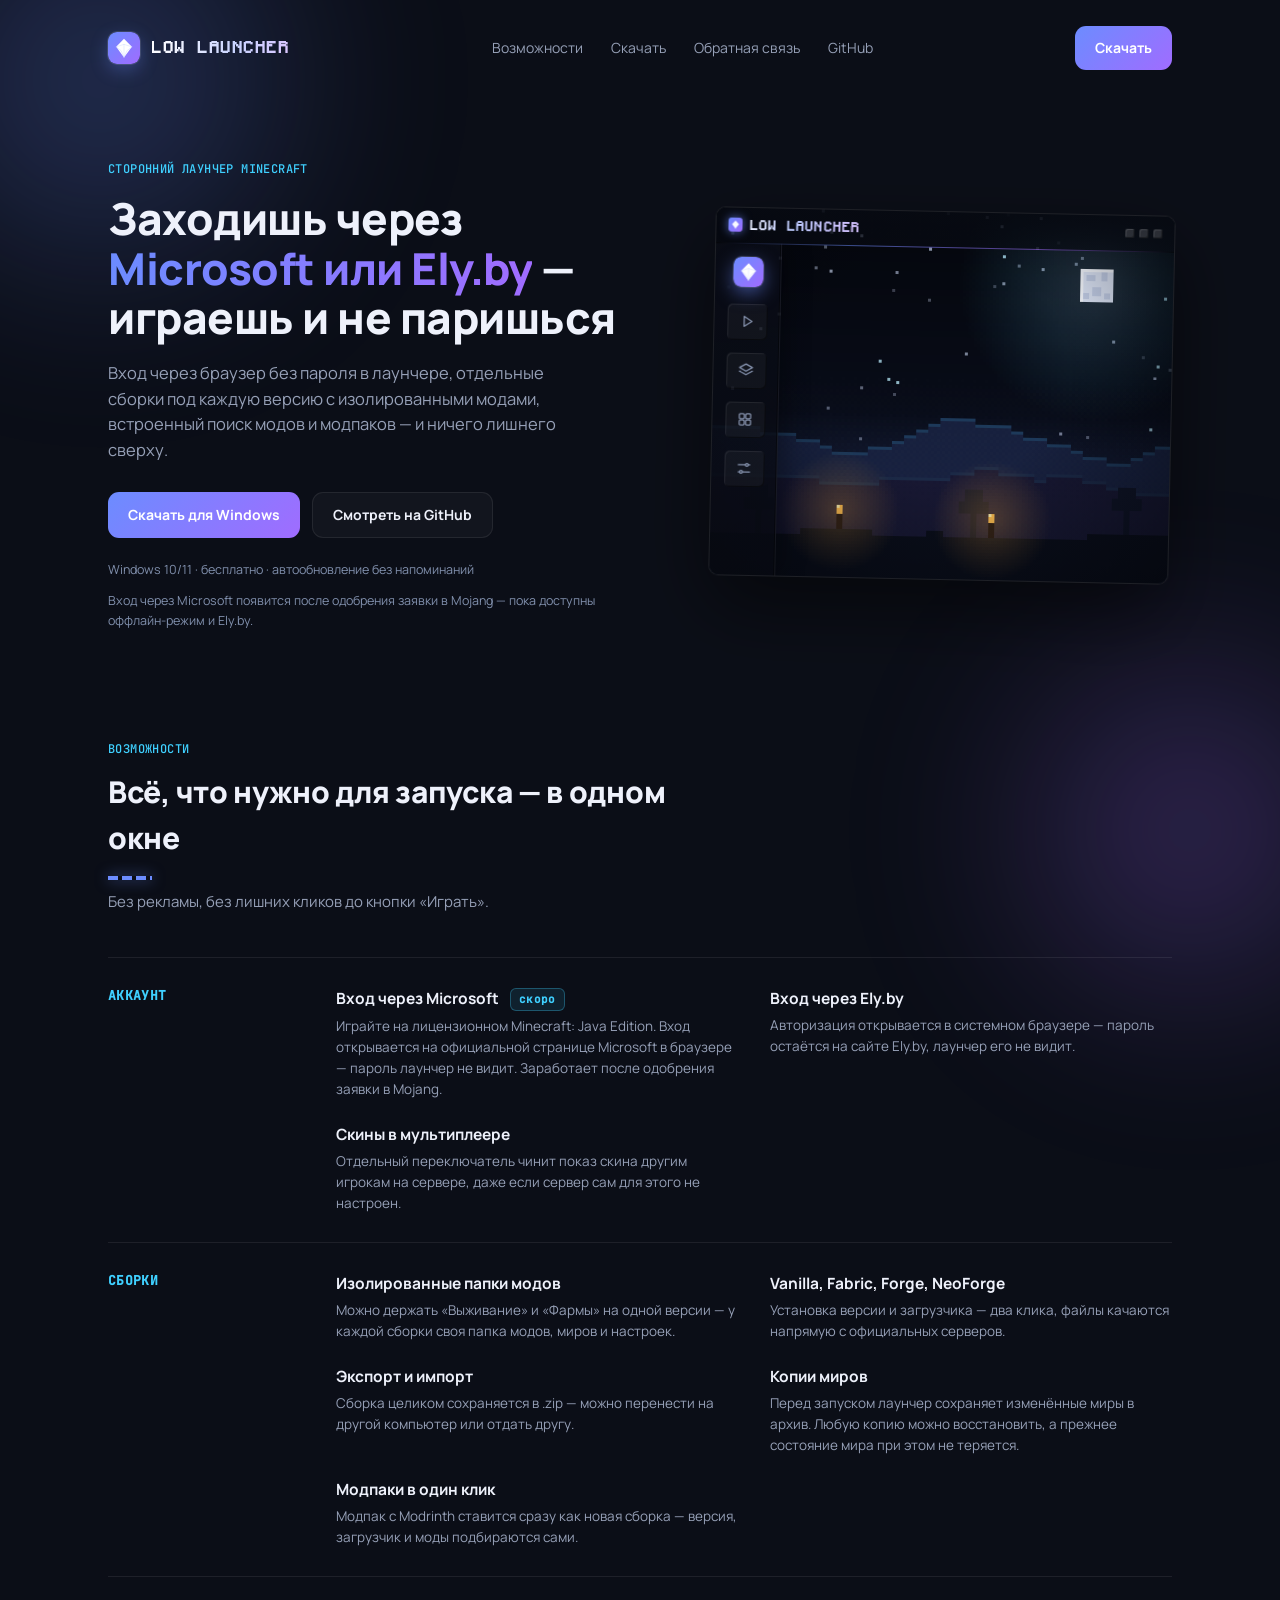
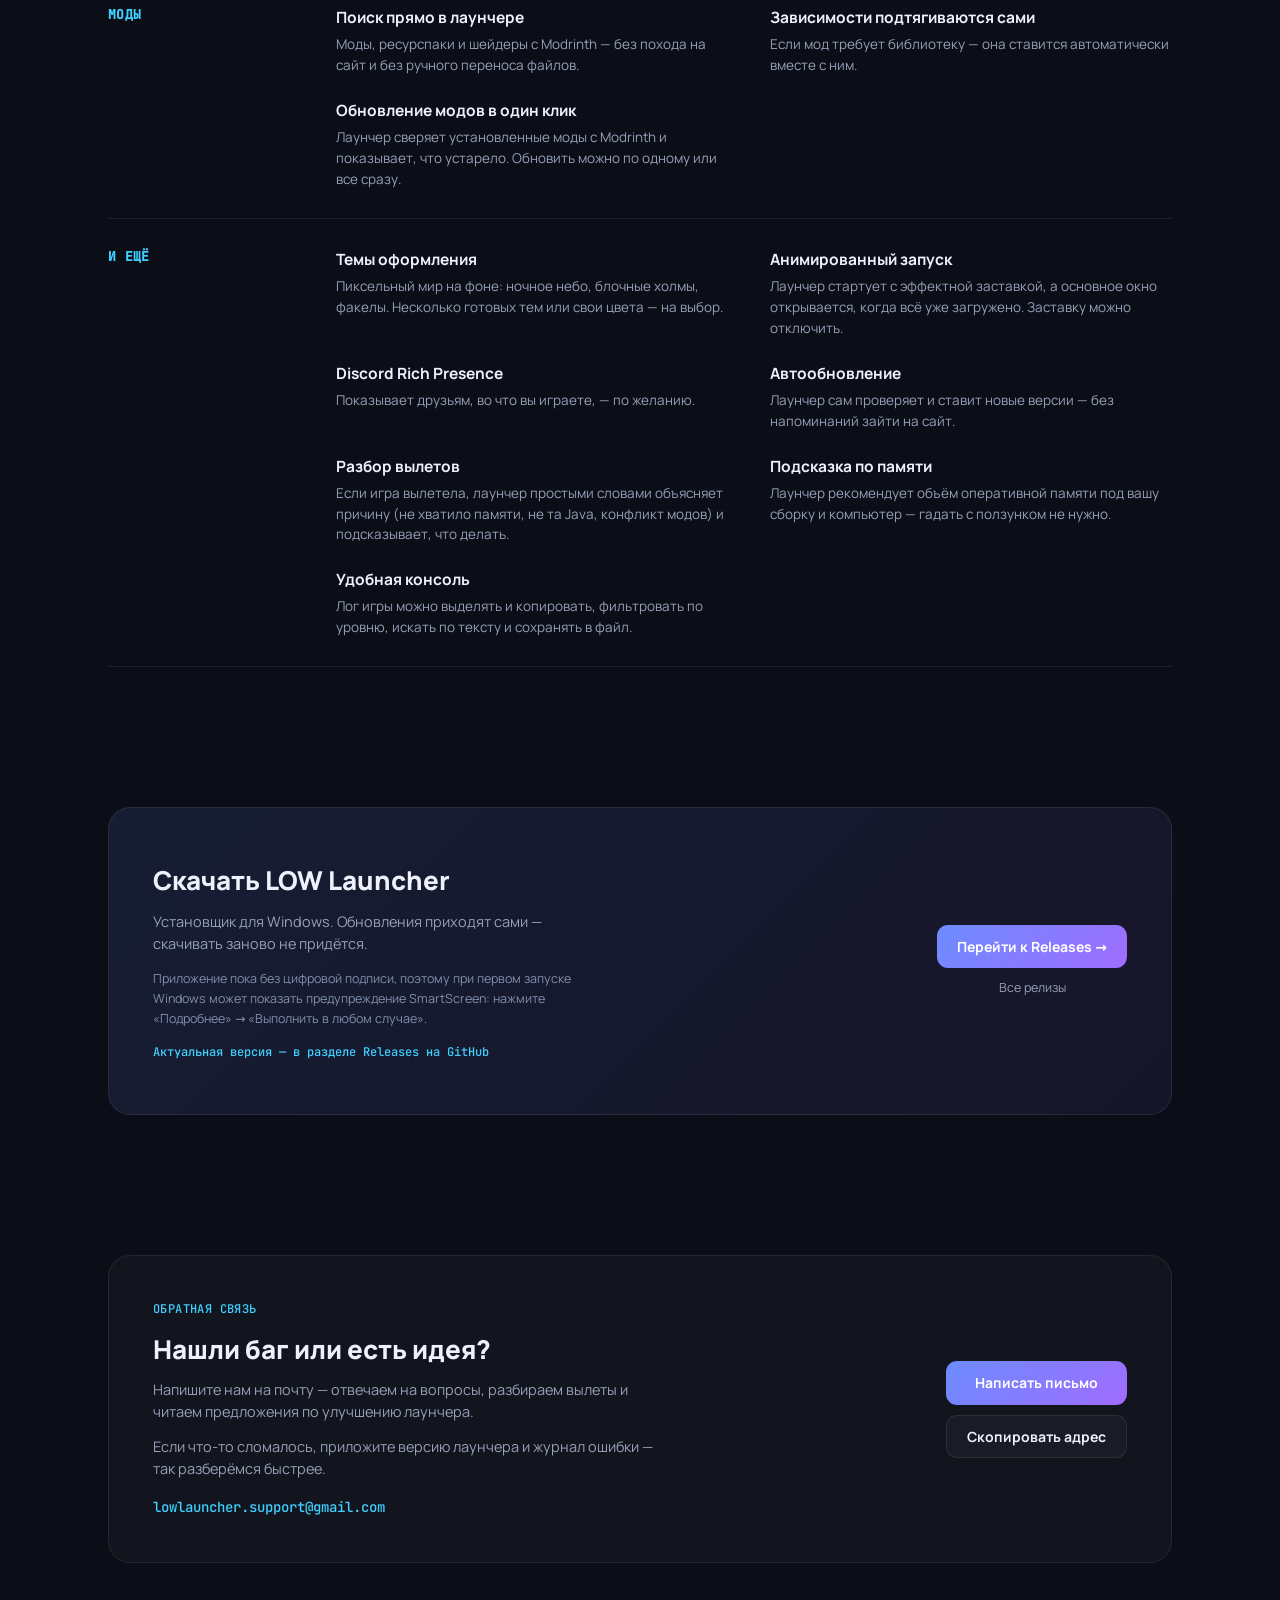
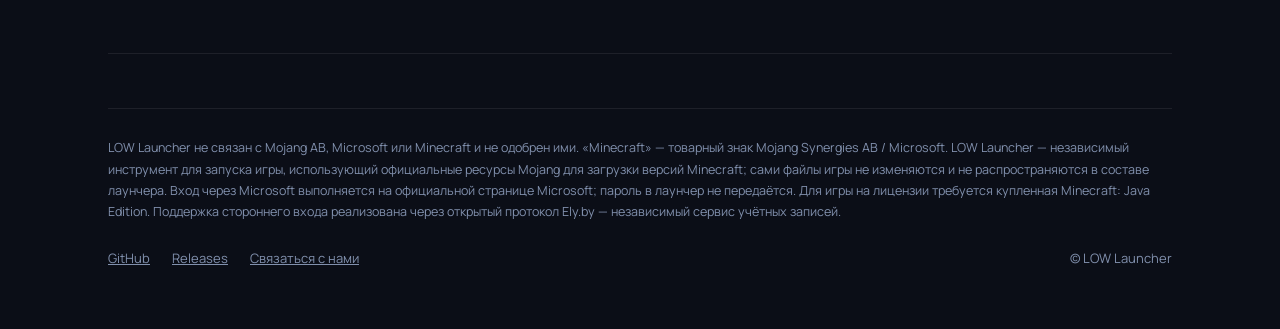
==== commit a9341bbf: "Add files via upload" ====
--- a/index.html
+++ b/index.html
@@ -3,8 +3,8 @@
 <head>
 <meta charset="UTF-8" />
 <meta name="viewport" content="width=device-width, initial-scale=1" />
-<title>LOW Launcher — лаунчер Minecraft с Ely.by, менеджером модов и темами</title>
-<meta name="description" content="LOW Launcher — сторонний лаунчер Minecraft: вход через Ely.by, изолированные сборки, менеджер модов Modrinth, автообновление, Discord Rich Presence." />
+<title>LOW Launcher — лаунчер Minecraft с входом через Microsoft и Ely.by, менеджером модов и темами</title>
+<meta name="description" content="LOW Launcher — сторонний лаунчер Minecraft: вход через Microsoft и Ely.by, изолированные сборки, менеджер модов Modrinth, автообновление, Discord Rich Presence." />
 <link rel="icon" href="favicon.ico?v=1" sizes="32x32">
 <link rel="icon" href="favicon.svg?v=1" type="image/svg+xml">
 <link rel="apple-touch-icon" href="apple-touch-icon.png?v=1">
@@ -15,8 +15,8 @@
 <meta property="og:type" content="website">
 <meta property="og:site_name" content="LOW Launcher">
 <meta property="og:locale" content="ru_RU">
-<meta property="og:title" content="LOW Launcher — лаунчер Minecraft с Ely.by, менеджером модов и темами">
-<meta property="og:description" content="LOW Launcher — сторонний лаунчер Minecraft: вход через Ely.by, изолированные сборки, менеджер модов Modrinth, автообновление, Discord Rich Presence.">
+<meta property="og:title" content="LOW Launcher — лаунчер Minecraft с входом через Microsoft и Ely.by, менеджером модов и темами">
+<meta property="og:description" content="LOW Launcher — сторонний лаунчер Minecraft: вход через Microsoft и Ely.by, изолированные сборки, менеджер модов Modrinth, автообновление, Discord Rich Presence.">
 <meta property="og:url" content="https://www.lowlauncher.ru/">
 <meta property="og:image" content="https://www.lowlauncher.ru/og-image.png">
 <meta property="og:image:width" content="1200">
@@ -240,6 +240,8 @@
   .dl h2{font-size:26px; font-weight:800; margin-bottom:10px;}
   .dl p{color:var(--dim); font-size:14.5px; max-width:420px;}
   .dl-note{display:block; font-size:12.5px; color:var(--dim-2); max-width:440px; margin-top:14px; line-height:1.6;}
+  .soon{display:inline-block; margin-left:8px; padding:2px 8px; border-radius:6px; font-family:var(--mono); font-size:11px; font-weight:700; letter-spacing:.3px; color:var(--a3); background:rgba(63,208,255,.1); border:1px solid rgba(63,208,255,.3); vertical-align:middle;}
+  .soon-note{margin-top:12px; max-width:520px; font-size:12.5px; color:var(--dim-2);}
   .dl-version{font-family:var(--mono); font-size:12px; color:var(--a3); margin-top:14px; display:block;}
 
 
@@ -390,7 +392,7 @@
   <header class="hero">
     <div>
       <div class="eyebrow">СТОРОННИЙ ЛАУНЧЕР MINECRAFT</div>
-      <h1>Заходишь под своим ником <span>на Ely.by</span> — играешь и не паришься</h1>
+      <h1>Заходишь через <span>Microsoft или Ely.by</span> — играешь и не паришься</h1>
       <p class="lead">
         Вход через браузер без пароля в лаунчере, отдельные сборки под каждую версию с изолированными модами,
         встроенный поиск модов и модпаков — и ничего лишнего сверху.
@@ -400,6 +402,7 @@
         <a class="btn btn-ghost" href="https://github.com/Groyz-soft/low-launcher" target="_blank" rel="noopener">Смотреть на GitHub</a>
       </div>
       <div class="hero-note">Windows 10/11 · бесплатно · автообновление без напоминаний</div>
+      <div class="soon-note">Вход через Microsoft появится после одобрения заявки в Mojang — пока доступны оффлайн-режим и Ely.by.</div>
     </div>
 
     <div class="mock" aria-hidden="true">
@@ -480,6 +483,10 @@
       <div class="feat-cat">АККАУНТ</div>
       <div class="feat-list">
         <div class="feat-item">
+          <h3>Вход через Microsoft <span class="soon">скоро</span></h3>
+          <p>Играйте на лицензионном Minecraft: Java Edition. Вход открывается на официальной странице Microsoft в браузере — пароль лаунчер не видит. Заработает после одобрения заявки в Mojang.</p>
+        </div>
+        <div class="feat-item">
           <h3>Вход через Ely.by</h3>
           <p>Авторизация открывается в системном браузере — пароль остаётся на сайте Ely.by, лаунчер его не видит.</p>
         </div>
@@ -610,6 +617,7 @@
     <p class="disclaimer">
       LOW Launcher не связан с Mojang AB, Microsoft или Minecraft и не одобрен ими. «Minecraft» — товарный знак Mojang Synergies AB / Microsoft.
       LOW Launcher — независимый инструмент для запуска игры, использующий официальные ресурсы Mojang для загрузки версий Minecraft; сами файлы игры не изменяются и не распространяются в составе лаунчера.
+      Вход через Microsoft выполняется на официальной странице Microsoft; пароль в лаунчер не передаётся. Для игры на лицензии требуется купленная Minecraft: Java Edition.
       Поддержка стороннего входа реализована через открытый протокол Ely.by — независимый сервис учётных записей.
     </p>
     <div class="footer-row" style="margin-top:26px">
